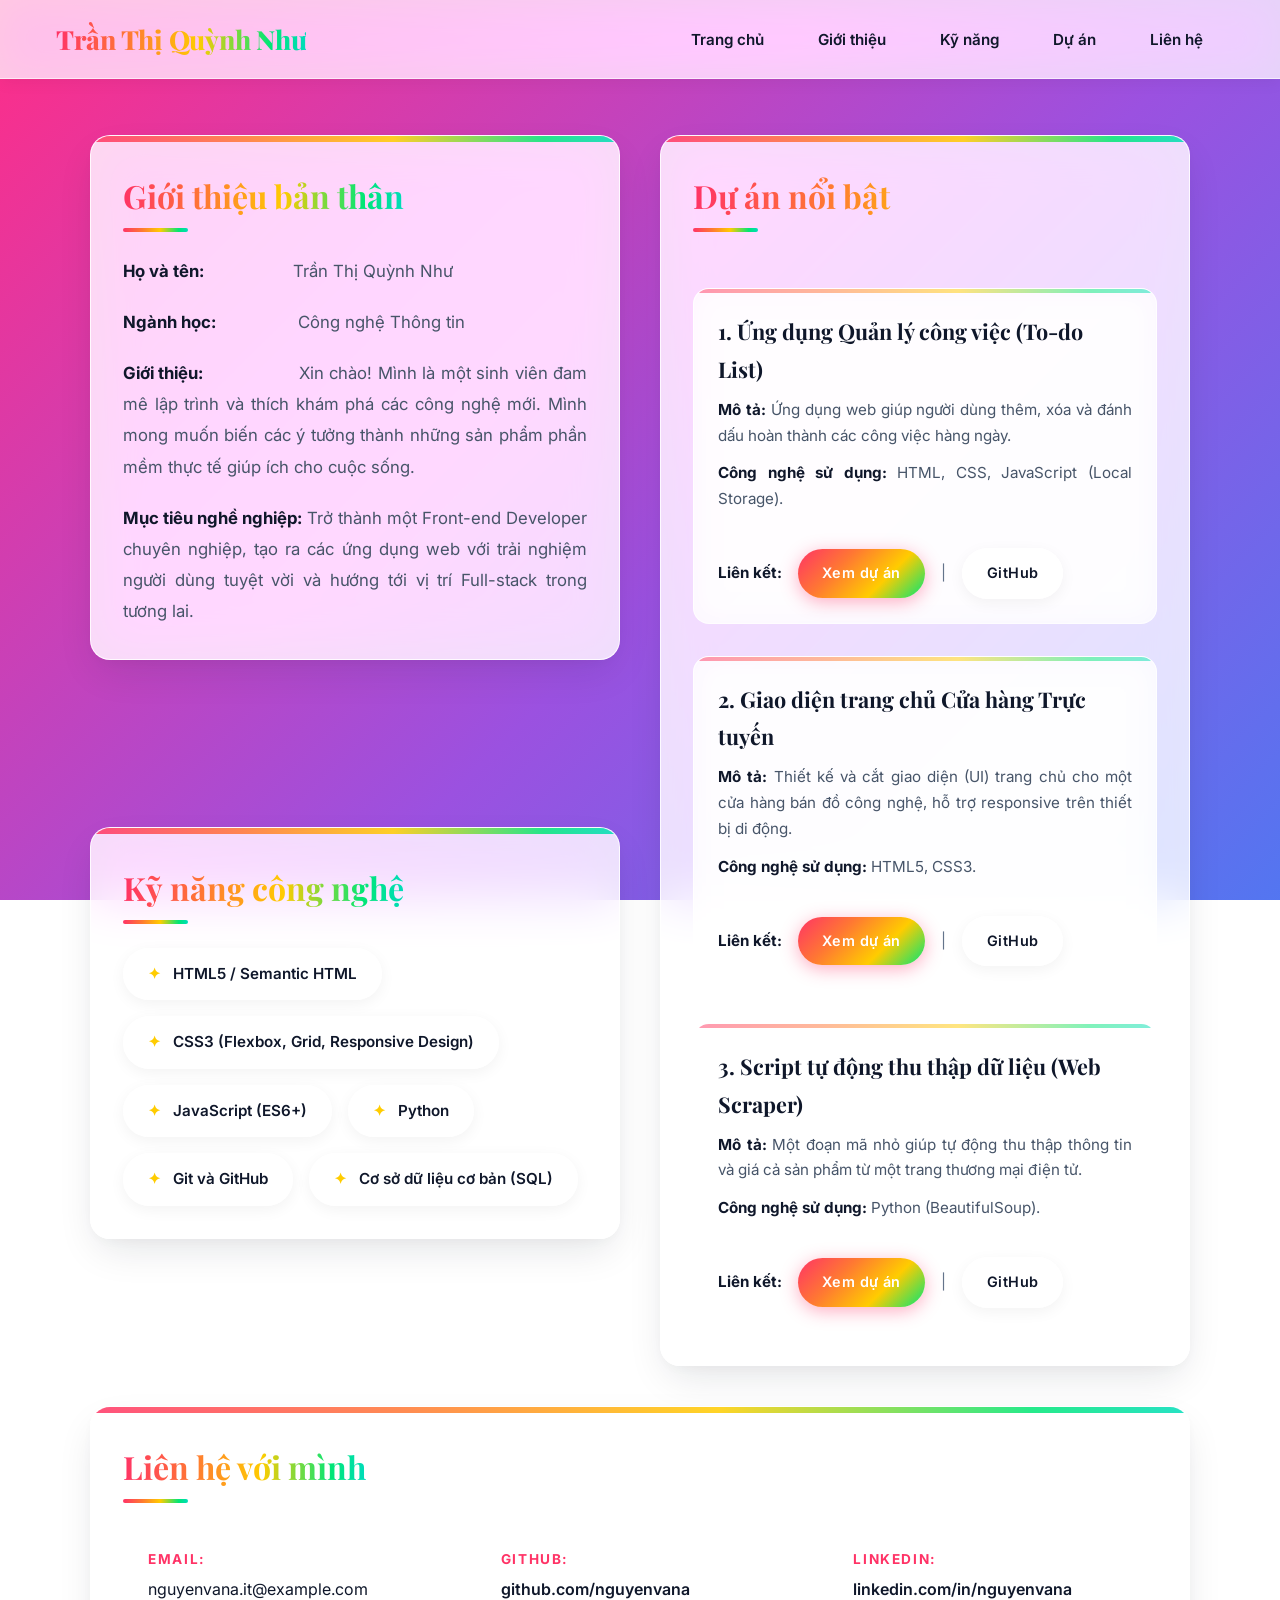
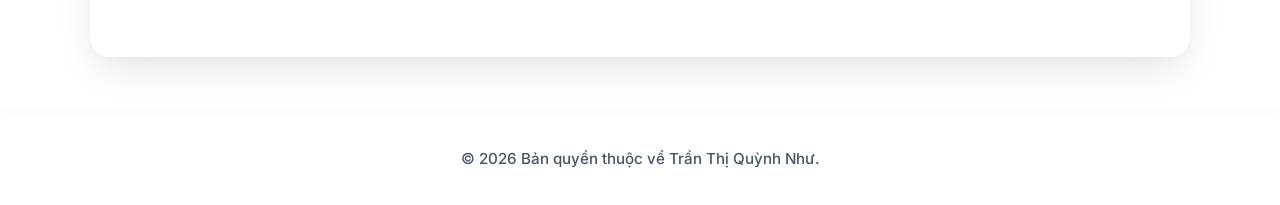
==== index.html @ 206dc23e "them" ====
<!DOCTYPE html>
<html lang="vi">
<head>
    <!-- Khai báo bộ mã ký tự là UTF-8 để hiển thị đúng tiếng Việt -->
    <meta charset="UTF-8">
    <!-- Cấu hình viewport để trang web hiển thị và co giãn tốt trên các thiết bị di động -->
    <meta name="viewport" content="width=device-width, initial-scale=1.0">
    <title>Portfolio Cá Nhân - Sinh viên IT</title>
    <!-- Nhúng font chữ Google Fonts: Playfair Display (Sang trọng) & Inter (Hiện đại) -->
    <link rel="preconnect" href="https://fonts.googleapis.com">
    <link rel="preconnect" href="https://fonts.gstatic.com" crossorigin>
    <link href="https://fonts.googleapis.com/css2?family=Inter:wght@300;400;500;600;700&family=Playfair+Display:ital,wght@0,600;0,700;0,800;1,400;1,600&display=swap" rel="stylesheet">
    <!-- Liên kết stylesheet CSS tuần 3 -->
    <link rel="stylesheet" href="style.css">
</head>
<body>

    <!-- Header: Chứa phần đầu trang, thường bao gồm logo, tiêu đề và thanh điều hướng chính -->
    <header id="trang-chu">
        <h1>Trần Thị Quỳnh Như</h1>
        
        <!-- Nút Hamburger Menu (Hiển thị trên Mobile < 768px) -->
        <input type="checkbox" id="menu-toggle" class="menu-checkbox" aria-label="Mở menu điều hướng">
        <label for="menu-toggle" class="hamburger-btn" aria-label="Menu">
            <span class="bar"></span>
            <span class="bar"></span>
            <span class="bar"></span>
        </label>

        <!-- Nav: Chứa các liên kết điều hướng chính -->
        <nav class="nav-menu">
            <ul>
                <!-- Thuộc tính href="#id" giúp cuộn trang tới đúng phần tử có id tương ứng -->
                <li><a href="#trang-chu">Trang chủ</a></li>
                <li><a href="#gioi-thieu">Giới thiệu</a></li>
                <li><a href="#ky-nang">Kỹ năng</a></li>
                <li><a href="#du-an">Dự án</a></li>
                <li><a href="#lien-he">Liên hệ</a></li>
            </ul>
        </nav>
    </header>

    <!-- Main: Chứa toàn bộ nội dung chính, cốt lõi và độc nhất của trang web -->
    <main>

        <!-- Section: Đại diện cho một khu vực nội dung hoặc một chủ đề cụ thể trong trang -->
        <section id="gioi-thieu">
            <h2>Giới thiệu bản thân</h2>
            <p><strong>Họ và tên:</strong>Trần Thị Quỳnh Như</p>
            <p><strong>Ngành học:</strong> Công nghệ Thông tin</p>
            <p><strong>Giới thiệu:</strong> Xin chào! Mình là một sinh viên đam mê lập trình và thích khám phá các công nghệ mới. Mình mong muốn biến các ý tưởng thành những sản phẩm phần mềm thực tế giúp ích cho cuộc sống.</p>
            <p><strong>Mục tiêu nghề nghiệp:</strong> Trở thành một Front-end Developer chuyên nghiệp, tạo ra các ứng dụng web với trải nghiệm người dùng tuyệt vời và hướng tới vị trí Full-stack trong tương lai.</p>
        </section>

        <!-- Section: Khu vực hiển thị danh sách kỹ năng -->
        <section id="ky-nang">
            <h2>Kỹ năng công nghệ</h2>
            <ul>
                <li>HTML5 / Semantic HTML</li>
                <li>CSS3 (Flexbox, Grid, Responsive Design)</li>
                <li>JavaScript (ES6+)</li>
                <li>Python</li>
                <li>Git và GitHub</li>
                <li>Cơ sở dữ liệu cơ bản (SQL)</li>
            </ul>
        </section>

        <!-- Section: Khu vực trưng bày các dự án đã thực hiện -->
        <section id="du-an">
            <h2>Dự án nổi bật</h2>
            
            <!-- Article: Sử dụng cho một khối nội dung độc lập, tự mang ý nghĩa hoàn chỉnh. 
                 Ở đây mỗi dự án là một article riêng biệt. -->
            <article>
                <h3>1. Ứng dụng Quản lý công việc (To-do List)</h3>
                <p><strong>Mô tả:</strong> Ứng dụng web giúp người dùng thêm, xóa và đánh dấu hoàn thành các công việc hàng ngày.</p>
                <p><strong>Công nghệ sử dụng:</strong> HTML, CSS, JavaScript (Local Storage).</p>
                <p><strong>Liên kết:</strong> <a href="#">Xem dự án</a> | <a href="#">GitHub</a></p>
            </article>

            <article>
                <h3>2. Giao diện trang chủ Cửa hàng Trực tuyến</h3>
                <p><strong>Mô tả:</strong> Thiết kế và cắt giao diện (UI) trang chủ cho một cửa hàng bán đồ công nghệ, hỗ trợ responsive trên thiết bị di động.</p>
                <p><strong>Công nghệ sử dụng:</strong> HTML5, CSS3.</p>
                <p><strong>Liên kết:</strong> <a href="#">Xem dự án</a> | <a href="#">GitHub</a></p>
            </article>

            <article>
                <h3>3. Script tự động thu thập dữ liệu (Web Scraper)</h3>
                <p><strong>Mô tả:</strong> Một đoạn mã nhỏ giúp tự động thu thập thông tin và giá cả sản phẩm từ một trang thương mại điện tử.</p>
                <p><strong>Công nghệ sử dụng:</strong> Python (BeautifulSoup).</p>
                <p><strong>Liên kết:</strong> <a href="#">Xem dự án</a> | <a href="#">GitHub</a></p>
            </article>
        </section>

        <!-- Section: Khu vực chứa thông tin liên lạc -->
        <section id="lien-he">
            <h2>Liên hệ với mình</h2>
            <ul>
                <li><strong>Email:</strong> nguyenvana.it@example.com</li>
                <li><strong>GitHub:</strong> <a href="#">github.com/nguyenvana</a></li>
                <li><strong>LinkedIn:</strong> <a href="#">linkedin.com/in/nguyenvana</a></li>
            </ul>
        </section>

    </main>

    <!-- Footer: Chứa các thông tin cuối trang như bản quyền, tác giả, năm hiện tại -->
    <footer>
        <p>&copy; 2026 Bản quyền thuộc về Trần Thị Quỳnh Như.</p>
    </footer>

    <!-- Script tự động đóng mobile menu khi click vào một link điều hướng -->
    <script>
        const menuToggle = document.getElementById('menu-toggle');
        const navLinks = document.querySelectorAll('.nav-menu a');
        navLinks.forEach(link => {
            link.addEventListener('click', () => {
                if (menuToggle) menuToggle.checked = false;
            });
        });
    </script>

</body>
</html>
---- style.css ----
/* ==========================================================================
   PORTFOLIO WEBSITE - DESIGN SYSTEM REFACTORED (TUẦN 3)
   Tác giả: Trần Thị Quỳnh Như
   Phương pháp: Design Tokens Architecture (No Hardcoded Values)
   Tiêu chuẩn: Scalable CSS, Token-Driven Styling, Mobile-First & Glassmorphism
   ========================================================================== */

/* --------------------------------------------------------------------------
   1. HỆ THỐNG DESIGN TOKENS CHUẨN MỰC (:ROOT)
   -------------------------------------------------------------------------- */
:root {
    /* [MÀU SẮC CHỦ ĐẠO & ĐIỂM NHẤN] */
    --primary: #ff3366;                 /* Đỏ hồng neon rực rỡ */
    --primary-hover: #ff7733;           /* Cam nhiệt đới tương tác */
    --secondary: #00d2ff;               /* Lam Cyan đại dương tươi mới */
    --secondary-hover: #3b82f6;         /* Chàm ánh dương khi hover */

    /* [MÀU NỀN & BỀ MẶT KÍNH KỸ THUẬT SỐ] */
    --bg-color: #f8fafc;                /* Nền cơ sở dịu mắt */
    --surface-glass: rgba(255, 255, 255, 0.82);       /* Kính mờ thẻ chính */
    --surface-glass-hover: rgba(255, 255, 255, 0.95); /* Kính sáng khi tương tác */
    --surface-glass-header: rgba(255, 255, 255, 0.75);/* Kính mờ thanh header */
    --surface-glass-chip: rgba(255, 255, 255, 0.70);  /* Kính mờ thẻ con/pill */
    --border-glass: rgba(255, 255, 255, 0.85);        /* Viền sáng bóng bẩy */
    --border-glass-light: rgba(255, 255, 255, 0.60);  /* Viền mỏng nhẹ */

    /* [3 MỨC ĐỘ XÁM TIÊU CHUẨN] */
    --gray-light: rgba(255, 255, 255, 0.65); /* Xám nhạt: Nền phụ, viền mờ */
    --gray-medium: #64748b;                  /* Xám Slate 500: Chú thích, đường kẻ */
    --gray-dark: #0f172a;                    /* Xám Slate 900: Đen than chì */

    /* [MÀU VĂN BẢN & ĐỘ TƯƠNG PHẢN WCAG AAA] */
    --text-main: #0f172a;               /* Màu chữ chính, sắc nét tối đa */
    --text-muted: #475569;              /* Màu chữ phụ, mô tả chi tiết */
    --text-white: #ffffff;              /* Chữ trắng trên nền màu / nút bấm */

    /* [HỆ THỐNG 7 SẮC CẦU VỒNG - RAINBOW PALETTE] */
    --rainbow-1-red: #ff3366;           /* 1. Đỏ */
    --rainbow-2-orange: #ff7733;        /* 2. Cam */
    --rainbow-3-yellow: #ffcc00;        /* 3. Vàng */
    --rainbow-4-green: #00e676;         /* 4. Lục */
    --rainbow-5-cyan: #00d2ff;          /* 5. Lam */
    --rainbow-6-blue: #3b82f6;          /* 6. Chàm */
    --rainbow-7-purple: #9b51e0;        /* 7. Tím */
    --rainbow-pink: #ff2d87;            /* Hồng chuyển tiếp */

    --rainbow-gradient: linear-gradient(
        135deg,
        var(--rainbow-1-red) 0%,
        var(--rainbow-2-orange) 16.6%,
        var(--rainbow-3-yellow) 33.3%,
        var(--rainbow-4-green) 50%,
        var(--rainbow-5-cyan) 66.6%,
        var(--rainbow-6-blue) 83.3%,
        var(--rainbow-7-purple) 100%
    );

    --rainbow-gradient-horizontal: linear-gradient(
        90deg,
        var(--rainbow-1-red),
        var(--rainbow-2-orange),
        var(--rainbow-3-yellow),
        var(--rainbow-4-green),
        var(--rainbow-5-cyan),
        var(--rainbow-6-blue),
        var(--rainbow-7-purple),
        var(--rainbow-1-red)
    );

    /* [THANG KHOẢNG CÁCH CHUẨN MỰC - SPACING SCALE] */
    --space-2xs: 0.25rem;   /* 4px  - Khoảng cách siêu nhỏ, viền gạch chân */
    --space-xs: 0.375rem;   /* 6px  - Khoảng cách đệm cực nhỏ */
    --space-sm: 0.5rem;     /* 8px  - Khoảng cách giữa các phần tử nhỏ */
    --space-md: 0.75rem;    /* 12px - Padding nút bấm, gap menu */
    --space-base: 1rem;     /* 16px - Khoảng cách cơ sở */
    --space-lg: 1.25rem;    /* 20px - Padding thẻ nhỏ, khoảng cách vừa */
    --space-xl: 1.5rem;     /* 24px - Padding thẻ card con, gap lưới */
    --space-2xl: 2rem;      /* 32px - Padding card chính, margin khu vực */
    --space-3xl: 2.5rem;    /* 40px - Khoảng cách lớn giữa các cột */
    --space-4xl: 3.5rem;    /* 56px - Khoảng cách cực đại header & main */

    /* [HỆ THỐNG BO GÓC - BORDER RADIUS SCALE] */
    --radius-xs: 4px;       /* Bo góc đường line/indicator */
    --radius-sm: 8px;       /* Bo góc nút bấm nhỏ, focus ring */
    --radius-md: 12px;      /* Bo góc hộp icon, card mini */
    --radius-lg: 16px;      /* Bo góc card dự án, contact */
    --radius-xl: 20px;      /* Bo góc section chính */
    --radius-pill: 9999px;  /* Bo tròn viên thuốc tuyệt đối */

    /* [ĐỔ BÓNG & HÀO QUANG ÁNH SÁNG - SHADOWS & AURA] */
    --shadow-sm: 0 4px 15px rgba(0, 0, 0, 0.05);
    --shadow-glass: 0 16px 40px -8px rgba(15, 23, 42, 0.12), 0 4px 16px -2px rgba(0, 0, 0, 0.04);
    --shadow-hover: 0 20px 45px -5px rgba(255, 51, 102, 0.25), 
                    0 10px 25px -3px rgba(0, 210, 255, 0.25), 
                    0 0 20px rgba(255, 204, 0, 0.20);
    --shadow-btn-primary: 0 4px 18px rgba(255, 51, 102, 0.40);
    --shadow-btn-primary-hover: 0 8px 30px rgba(255, 51, 102, 0.60), 0 4px 16px rgba(0, 210, 255, 0.40);

    /* [CHUYỂN ĐỘNG & TYPOGRAPHY] */
    --transition-fast: all 0.25s ease;
    --transition-smooth: all 0.4s cubic-bezier(0.34, 1.56, 0.64, 1);
    --font-heading: 'Playfair Display', Georgia, serif;
    --font-body: 'Inter', -apple-system, BlinkMacSystemFont, 'Segoe UI', Roboto, sans-serif;
}

/* --------------------------------------------------------------------------
   2. RESET CSS & NỀN SÓNG CỰC QUANG (ANIMATED RAINBOW)
   -------------------------------------------------------------------------- */
*, *::before, *::after {
    box-sizing: border-box;
    margin: 0;
    padding: 0;
}

html {
    scroll-behavior: smooth;
    font-size: 16px;
}

body {
    background: linear-gradient(
        -45deg,
        var(--rainbow-1-red),
        var(--rainbow-2-orange),
        var(--rainbow-3-yellow),
        var(--rainbow-4-green),
        var(--rainbow-5-cyan),
        var(--rainbow-6-blue),
        var(--rainbow-7-purple),
        var(--rainbow-pink)
    );
    background-size: 400% 400%;
    animation: rainbowWave 14s ease-in-out infinite alternate;
    background-attachment: fixed;
    color: var(--text-main);
    font-family: var(--font-body);
    line-height: 1.75;
    min-height: 100vh;
    display: flex;
    flex-direction: column;
    -webkit-font-smoothing: antialiased;
    overflow-x: hidden;
}

/* Căn lề đều 2 biên (Justify) cho văn bản đoạn văn */
p {
    text-align: justify;
    text-justify: inter-word;
}

/* Keyframes chuyển màu chuyển động */
@keyframes rainbowWave {
    0%   { background-position: 0% 50%; }
    50%  { background-position: 100% 50%; }
    100% { background-position: 50% 100%; }
}

@keyframes rainbowFlowText {
    0%   { background-position: 0% 50%; }
    100% { background-position: 200% 50%; }
}

/* Accessibility Focus Ring theo token chuẩn */
a:focus-visible, 
button:focus-visible {
    outline: 3px solid var(--secondary);
    outline-offset: 3px;
    border-radius: var(--radius-sm);
}

/* --------------------------------------------------------------------------
   3. HEADER & THANH ĐIỀU HƯỚNG KÍNH MỜ
   -------------------------------------------------------------------------- */
header#trang-chu {
    position: sticky;
    top: 0;
    z-index: 1000;
    background: var(--surface-glass-header);
    backdrop-filter: blur(20px) saturate(180%);
    -webkit-backdrop-filter: blur(20px) saturate(180%);
    border-bottom: 1.5px solid var(--border-glass-light);
    padding: var(--space-base) var(--space-4xl);
    display: flex;
    justify-content: space-between;
    align-items: center;
    box-shadow: var(--shadow-sm);
    transition: var(--transition-smooth);
}

header#trang-chu:hover {
    background: var(--surface-glass-hover);
    box-shadow: var(--shadow-hover);
}

/* Logo cá nhân */
header#trang-chu h1 {
    font-size: 1.65rem;
    font-family: var(--font-heading);
    font-weight: 800;
    letter-spacing: -0.01em;
    background: var(--rainbow-gradient-horizontal);
    background-size: 200% auto;
    -webkit-background-clip: text;
    -webkit-text-fill-color: transparent;
    animation: rainbowFlowText 5s linear infinite;
    cursor: pointer;
    transition: var(--transition-smooth);
}

header#trang-chu h1:hover {
    transform: scale(1.05);
    filter: drop-shadow(0 4px 12px rgba(255, 51, 102, 0.40));
}

/* Ẩn checkbox và nút Hamburger Menu trên màn hình lớn Desktop */
.menu-checkbox {
    display: none;
}

.hamburger-btn {
    display: none;
}

/* Menu danh sách liên kết */
header nav ul {
    list-style: none;
    display: flex;
    gap: var(--space-md);
    align-items: center;
}

header nav ul li a {
    text-decoration: none;
    color: var(--text-main);
    font-weight: 600;
    font-size: 0.95rem;
    padding: var(--space-sm) var(--space-lg);
    border-radius: var(--radius-pill);
    transition: var(--transition-smooth);
    background: transparent;
    border: 1px solid transparent;
}

header nav ul li a:hover {
    color: var(--text-white);
    background: var(--rainbow-gradient);
    background-size: 200% 200%;
    animation: rainbowWave 3s ease infinite;
    transform: translateY(calc(var(--space-2xs) * -1));
    box-shadow: var(--shadow-btn-primary);
    border-color: var(--border-glass);
}

/* --------------------------------------------------------------------------
   4. BỐ CỤC NỘI DUNG CHÍNH (MAIN & GLASS SECTIONS)
   Bố cục 2 Cột trên Desktop (>= 768px)
   -------------------------------------------------------------------------- */
main {
    flex: 1;
    width: 100%;
    max-width: 1140px;
    margin: var(--space-4xl) auto;
    padding: 0 var(--space-lg);
    display: grid;
    grid-template-columns: 1fr 1fr;
    gap: var(--space-3xl);
    align-items: start;
}

/* Bố trí 2 cột trên màn hình Desktop */
#gioi-thieu { grid-column: 1 / 2; }
#ky-nang    { grid-column: 1 / 2; }
#du-an      { grid-column: 2 / 3; grid-row: 1 / 3; }
#lien-he    { grid-column: 1 / -1; }

/* Khối Card kính mờ */
section, .portfolio-card {
    background: var(--surface-glass);
    backdrop-filter: blur(25px) saturate(190%);
    -webkit-backdrop-filter: blur(25px) saturate(190%);
    border: 1.5px solid var(--border-glass);
    border-radius: var(--radius-xl);
    padding: var(--space-2xl);
    box-shadow: var(--shadow-glass);
    position: relative;
    overflow: hidden;
    transition: var(--transition-smooth);
}

/* Đường line gradient đỉnh thẻ */
section::before {
    content: "";
    position: absolute;
    top: 0;
    left: 0;
    width: 100%;
    height: var(--space-xs);
    background: var(--rainbow-gradient-horizontal);
    background-size: 200% auto;
    animation: rainbowFlowText 6s linear infinite;
    opacity: 0.85;
    transition: var(--transition-smooth);
}

section:hover,
.portfolio-card:hover {
    transform: translateY(calc(var(--space-sm) * -1)) scale(1.01);
    background: var(--surface-glass-hover);
    box-shadow: var(--shadow-hover);
    border-color: var(--text-white);
}

section:hover::before {
    height: var(--space-sm);
    opacity: 1;
}

/* Tiêu đề Section (H2) */
section h2 {
    font-size: 2rem;
    font-family: var(--font-heading);
    font-weight: 700;
    margin-bottom: var(--space-2xl);
    position: relative;
    display: inline-block;
    background: var(--rainbow-gradient-horizontal);
    background-size: 200% auto;
    -webkit-background-clip: text;
    -webkit-text-fill-color: transparent;
    animation: rainbowFlowText 7s linear infinite;
    transition: var(--transition-smooth);
}

section h2:hover {
    transform: scale(1.03);
    filter: drop-shadow(0 2px 8px rgba(255, 51, 102, 0.30));
}

section h2::after {
    content: "";
    position: absolute;
    bottom: calc(var(--space-sm) * -1);
    left: 0;
    width: 65px;
    height: var(--space-2xs);
    background: var(--rainbow-gradient-horizontal);
    background-size: 200% auto;
    border-radius: var(--radius-xs);
    animation: rainbowFlowText 4s linear infinite;
    transition: width 0.3s ease;
}

section:hover h2::after {
    width: 110px;
}

/* --------------------------------------------------------------------------
   5. PHẦN GIỚI THIỆU BẢN THÂN (#GIOI-THIEU)
   -------------------------------------------------------------------------- */
#gioi-thieu p {
    font-size: 1.05rem;
    color: var(--text-muted);
    margin-bottom: var(--space-lg);
    line-height: 1.85;
    text-align: justify;
    text-justify: inter-word;
    transition: var(--transition-smooth);
}

#gioi-thieu p:last-child {
    margin-bottom: 0;
}

#gioi-thieu p strong {
    color: var(--text-main);
    font-weight: 700;
    display: inline-block;
    min-width: 170px;
    transition: color 0.3s ease;
}

#gioi-thieu p:hover strong {
    color: var(--primary);
}

/* --------------------------------------------------------------------------
   6. PHẦN KỸ NĂNG CÔNG NGHỆ (#KY-NANG)
   -------------------------------------------------------------------------- */
#ky-nang ul {
    list-style: none;
    display: flex;
    flex-wrap: wrap;
    gap: var(--space-base);
}

#ky-nang ul li {
    background: var(--surface-glass-chip);
    backdrop-filter: blur(10px);
    color: var(--text-main);
    font-size: 0.95rem;
    font-weight: 600;
    padding: var(--space-md) var(--space-xl);
    border-radius: var(--radius-pill);
    border: 1.5px solid var(--border-glass);
    display: inline-flex;
    align-items: center;
    gap: var(--space-md);
    box-shadow: var(--shadow-sm);
    transition: var(--transition-smooth);
    cursor: pointer;
}

#ky-nang ul li::before {
    content: "✦";
    color: var(--rainbow-3-yellow);
    font-size: 0.95rem;
    transition: transform 0.4s ease, color 0.3s ease;
}

#ky-nang ul li:hover {
    background: var(--rainbow-gradient);
    background-size: 300% 300%;
    animation: rainbowWave 3s ease infinite;
    color: var(--text-white);
    border-color: var(--border-glass);
    transform: translateY(calc(var(--space-xs) * -1)) scale(1.08);
    box-shadow: var(--shadow-hover);
}

#ky-nang ul li:hover::before {
    transform: rotate(180deg) scale(1.4);
    color: var(--text-white);
}

/* --------------------------------------------------------------------------
   7. PHẦN DỰ ÁN NỔI BẬT (#DU-AN)
   -------------------------------------------------------------------------- */
#du-an {
    display: grid;
    grid-template-columns: 1fr;
    gap: var(--space-2xl);
}

#du-an h2 {
    grid-column: 1 / -1;
}

#du-an article {
    background: var(--surface-glass-chip);
    backdrop-filter: blur(15px);
    border: 1.5px solid var(--border-glass);
    border-radius: var(--radius-lg);
    padding: var(--space-xl);
    display: flex;
    flex-direction: column;
    transition: var(--transition-smooth);
    position: relative;
    overflow: hidden;
}

#du-an article::after {
    content: "";
    position: absolute;
    top: 0;
    left: 0;
    width: 100%;
    height: var(--space-2xs);
    background: var(--rainbow-gradient-horizontal);
    background-size: 200% auto;
    animation: rainbowFlowText 4s linear infinite;
    opacity: 0.50;
    transition: opacity 0.3s ease, height 0.3s ease;
}

#du-an article:hover {
    background: var(--surface-glass-hover);
    border-color: var(--text-white);
    transform: translateY(calc(var(--space-sm) * -1)) scale(1.02);
    box-shadow: var(--shadow-hover);
}

#du-an article:hover::after {
    opacity: 1;
    height: var(--space-xs);
}

#du-an article h3 {
    font-size: 1.35rem;
    font-family: var(--font-heading);
    font-weight: 700;
    color: var(--text-main);
    margin-bottom: var(--space-sm);
    transition: color 0.3s ease;
}

#du-an article:hover h3 {
    color: var(--primary);
}

#du-an article p {
    color: var(--text-muted);
    font-size: 0.95rem;
    margin-bottom: var(--space-md);
    line-height: 1.7;
    text-align: justify;
    text-justify: inter-word;
}

#du-an article p strong {
    color: var(--text-main);
}

/* Cụm liên kết hành động dự án */
#du-an article p:last-child {
    margin-top: auto;
    padding-top: var(--space-xl);
    margin-bottom: 0;
    display: flex;
    align-items: center;
    gap: var(--space-base);
    flex-wrap: wrap;
    color: var(--gray-medium);
}

/* Nút bấm (Buttons) */
.btn-primary,
#du-an article a {
    text-decoration: none;
    display: inline-flex;
    align-items: center;
    justify-content: center;
    font-weight: 600;
    font-size: 0.9rem;
    letter-spacing: 0.03em;
    cursor: pointer;
    border-radius: var(--radius-pill);
    padding: var(--space-md) var(--space-xl);
    transition: var(--transition-smooth);
}

/* Nút CTA chính "Xem dự án" */
.btn-primary,
#du-an article a:first-of-type {
    background: var(--rainbow-gradient);
    background-size: 200% 200%;
    color: var(--text-white);
    border: none;
    box-shadow: var(--shadow-btn-primary);
}

#du-an article a:first-of-type:hover,
.btn-primary:hover {
    background-position: 100% 100%;
    transform: translateY(calc(var(--space-2xs) * -1)) scale(1.06);
    box-shadow: var(--shadow-btn-primary-hover);
}

/* Nút phụ GitHub */
#du-an article a:last-of-type {
    background: var(--surface-glass-hover);
    color: var(--text-main);
    border: 1.5px solid var(--border-glass);
    box-shadow: var(--shadow-sm);
}

#du-an article a:last-of-type:hover {
    background: var(--text-main);
    color: var(--text-white);
    border-color: var(--rainbow-3-yellow);
    transform: translateY(calc(var(--space-2xs) * -1)) scale(1.06);
    box-shadow: var(--shadow-glass);
}

/* --------------------------------------------------------------------------
   8. PHẦN LIÊN HỆ (#LIEN-HE)
   -------------------------------------------------------------------------- */
#lien-he ul {
    list-style: none;
    display: grid;
    grid-template-columns: repeat(auto-fit, minmax(250px, 1fr));
    gap: var(--space-xl);
}

#lien-he ul li {
    background: var(--surface-glass-chip);
    backdrop-filter: blur(12px);
    border: 1.5px solid var(--border-glass);
    border-radius: var(--radius-lg);
    padding: var(--space-lg) var(--space-xl);
    display: flex;
    flex-direction: column;
    gap: var(--space-2xs);
    transition: var(--transition-smooth);
}

#lien-he ul li:hover {
    background: var(--surface-glass-hover);
    transform: translateY(calc(var(--space-xs) * -1));
    box-shadow: var(--shadow-hover);
    border-color: var(--rainbow-2-orange);
}

#lien-he ul li strong {
    color: var(--primary);
    font-size: 0.85rem;
    text-transform: uppercase;
    letter-spacing: 0.12em;
    font-weight: 700;
    transition: color 0.3s ease;
}

#lien-he ul li:hover strong {
    color: var(--secondary-hover);
}

#lien-he ul li a {
    color: var(--text-main);
    text-decoration: none;
    font-weight: 600;
    transition: color 0.25s ease;
    word-break: break-all;
}

#lien-he ul li a:hover {
    color: var(--primary);
    text-decoration: underline;
}

/* --------------------------------------------------------------------------
   9. CHÂN TRANG (FOOTER)
   -------------------------------------------------------------------------- */
footer {
    background: var(--surface-glass);
    backdrop-filter: blur(20px);
    -webkit-backdrop-filter: blur(20px);
    border-top: 1.5px solid var(--border-glass-light);
    padding: var(--space-2xl) var(--space-base);
    text-align: center;
    margin-top: auto;
    box-shadow: var(--shadow-sm);
}

footer p {
    color: var(--text-muted);
    font-size: 0.95rem;
    font-weight: 500;
    text-align: center;
}

/* --------------------------------------------------------------------------
   10. RESPONSIVE DESIGN (MEDIA QUERIES)
   Bố cục 2 Cột Desktop -> 1 Cột Mobile (<768px)
   -------------------------------------------------------------------------- */
@media (min-width: 960px) {
    #du-an {
        grid-template-columns: 1fr;
    }
}

/* MOBILE BREAKPOINT: DƯỚI 768PX */
@media (max-width: 768px) {
    /* [1] Thu gọn main từ 2 cột về 1 cột duy nhất */
    main {
        grid-template-columns: 1fr;
        gap: var(--space-2xl);
        margin: var(--space-2xl) auto;
        padding: 0 var(--space-lg);
    }

    #gioi-thieu,
    #ky-nang,
    #du-an,
    #lien-he {
        grid-column: 1 / -1;
        grid-row: auto;
    }

    #du-an {
        grid-template-columns: 1fr;
    }

    #lien-he ul {
        grid-template-columns: 1fr;
    }

    /* [2] THANH HEADER VÀ NÚT HAMBURGER MENU TRÊN MOBILE */
    header#trang-chu {
        flex-direction: row;
        justify-content: space-between;
        align-items: center;
        padding: var(--space-base) var(--space-lg);
        position: sticky;
        top: 0;
        z-index: 1000;
    }

    header#trang-chu h1 {
        font-size: 1.35rem;
    }

    /* Hiển thị nút Hamburger (3 gạch) */
    .hamburger-btn {
        display: flex;
        flex-direction: column;
        justify-content: space-between;
        width: 30px;
        height: 22px;
        cursor: pointer;
        z-index: 1002;
        background: transparent;
        border: none;
    }

    .hamburger-btn .bar {
        display: block;
        width: 100%;
        height: 3px;
        background-color: var(--text-main);
        border-radius: var(--radius-xs);
        transition: var(--transition-smooth);
    }

    /* HIỆU ỨNG BIẾN ĐỔI: 3 gạch chuyển thành dấu X khi mở menu */
    .menu-checkbox:checked ~ .hamburger-btn .bar:nth-child(1) {
        transform: translateY(9.5px) rotate(45deg);
        background-color: var(--primary);
    }

    .menu-checkbox:checked ~ .hamburger-btn .bar:nth-child(2) {
        opacity: 0;
        transform: translateX(-12px);
    }

    .menu-checkbox:checked ~ .hamburger-btn .bar:nth-child(3) {
        transform: translateY(-9.5px) rotate(-45deg);
        background-color: var(--primary);
    }

    /* MENU TRƯỢT KÍNH MỜ XUỐNG KHI CHECKED */
    .nav-menu {
        position: absolute;
        top: 100%;
        left: 0;
        width: 100%;
        background: var(--surface-glass-hover);
        backdrop-filter: blur(25px) saturate(190%);
        -webkit-backdrop-filter: blur(25px) saturate(190%);
        border-bottom: 1.5px solid var(--border-glass);
        box-shadow: 0 16px 36px rgba(0, 0, 0, 0.15), 0 0 20px rgba(255, 51, 102, 0.20);
        max-height: 0;
        opacity: 0;
        pointer-events: none;
        overflow: hidden;
        transition: all 0.4s cubic-bezier(0.4, 0, 0.2, 1);
        padding: 0 var(--space-lg);
    }

    /* Mở rộng menu khi checkbox checked */
    .menu-checkbox:checked ~ .nav-menu {
        max-height: 420px;
        opacity: 1;
        pointer-events: auto;
        padding: var(--space-base) var(--space-lg) var(--space-xl);
    }

    .nav-menu ul {
        flex-direction: column;
        width: 100%;
        gap: var(--space-sm);
        padding: 0;
    }

    .nav-menu ul li {
        width: 100%;
    }

    .nav-menu ul li a {
        display: block;
        width: 100%;
        text-align: center;
        font-size: 1rem;
        padding: var(--space-md) var(--space-base);
        border-radius: var(--radius-md);
        background: rgba(255, 255, 255, 0.60);
        border: 1px solid rgba(255, 255, 255, 0.50);
        transition: var(--transition-fast);
    }

    .nav-menu ul li a:hover {
        background: var(--rainbow-gradient);
        color: var(--text-white);
        border-color: transparent;
        transform: scale(1.02);
    }

    /* [3] Thẻ section thu hẹp padding */
    section, .portfolio-card {
        padding: var(--space-2xl) var(--space-lg);
        border-radius: var(--radius-lg);
    }

    #gioi-thieu p strong {
        display: block;
        min-width: 100%;
        margin-bottom: var(--space-2xs);
    }

    /* [4] Nút bấm dự án co dãn 100% chạm cảm ứng */
    #du-an article p:last-child {
        flex-direction: column;
        align-items: stretch;
    }

    .btn-primary,
    #du-an article a {
        width: 100%;
        text-align: center;
    }
}
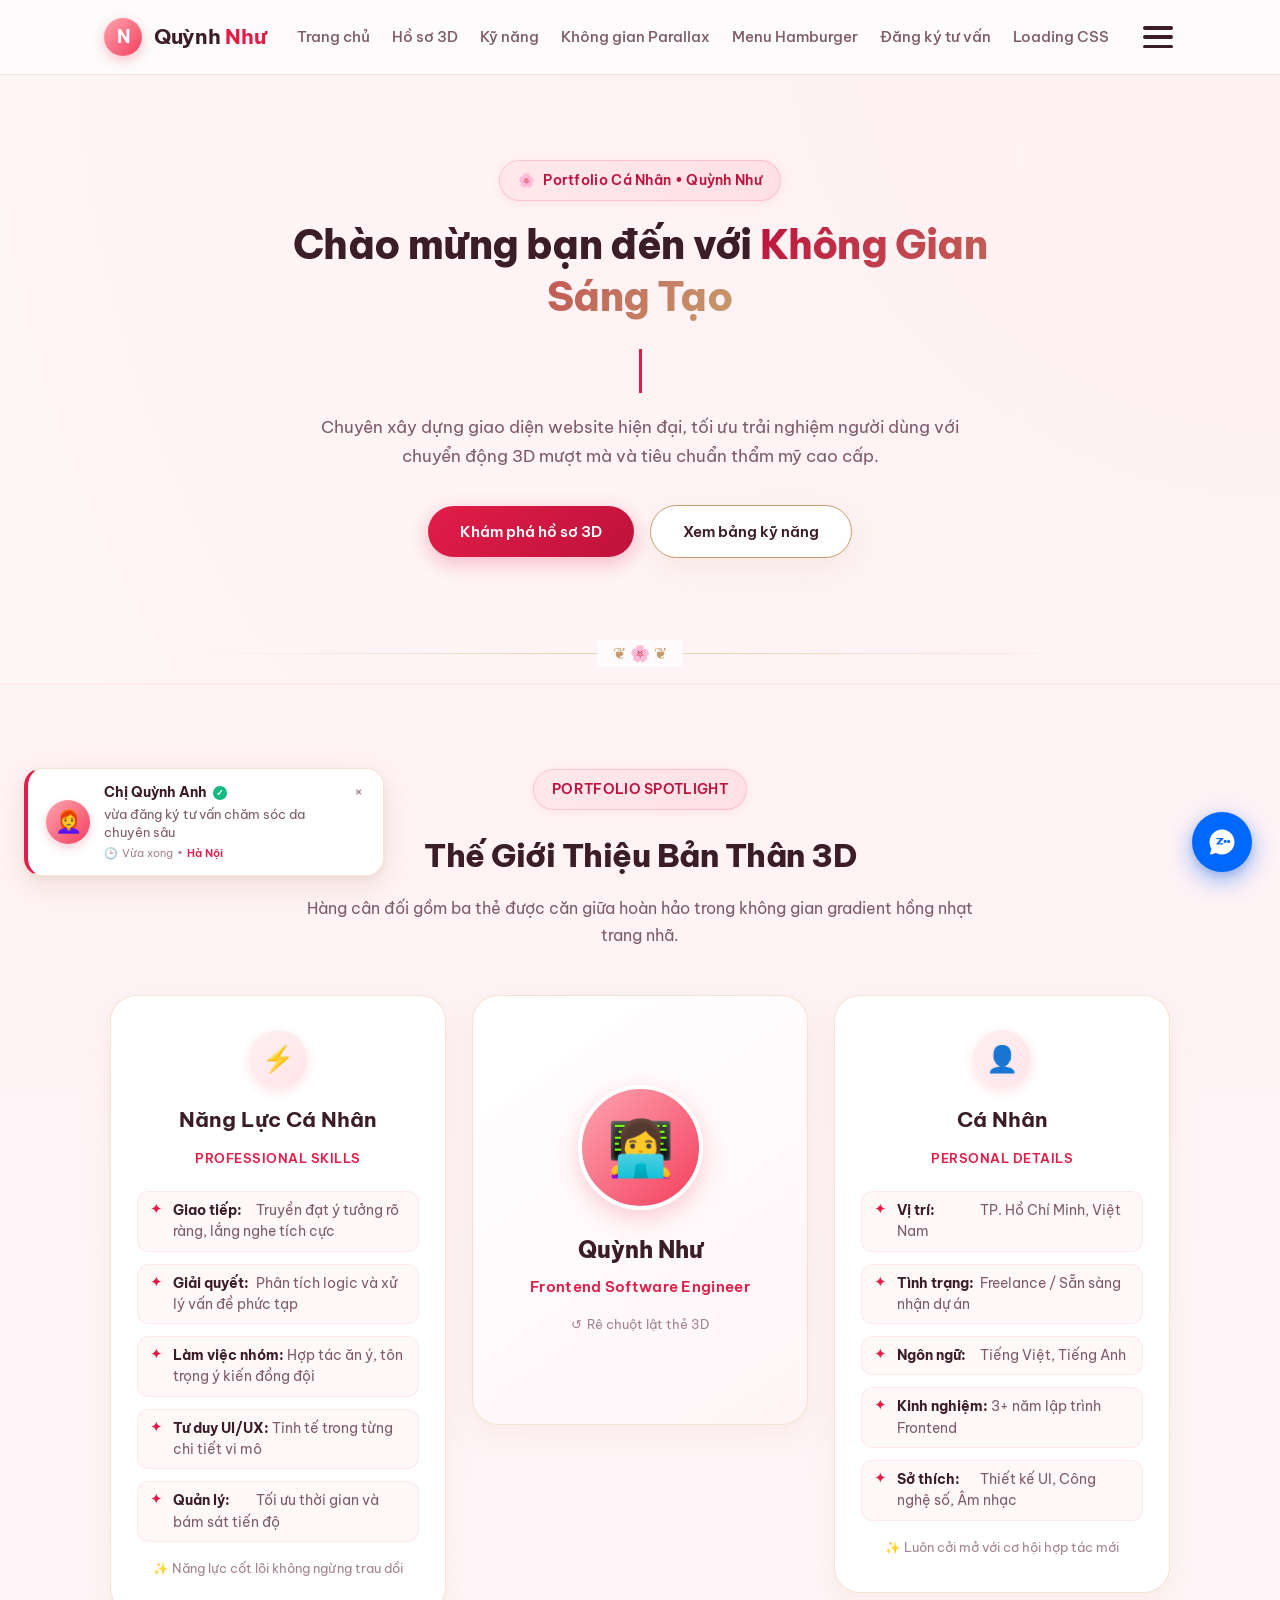
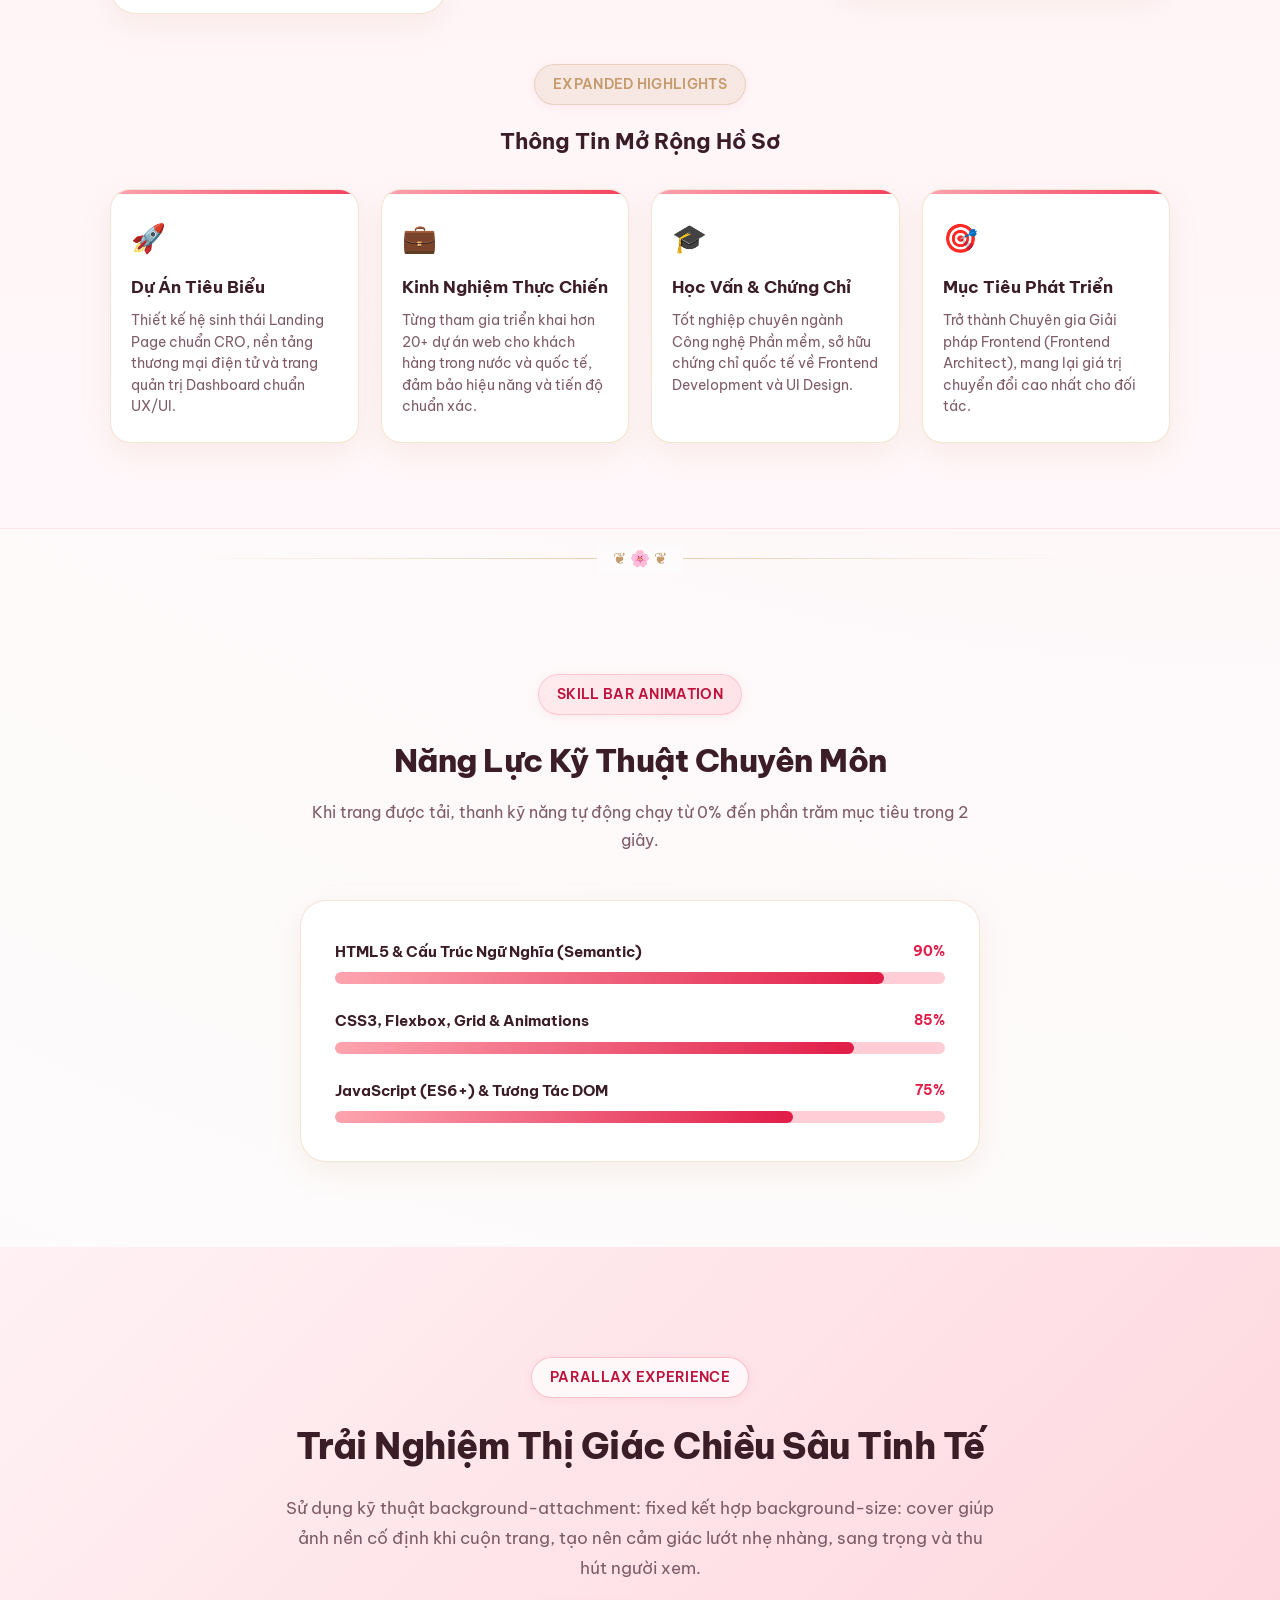
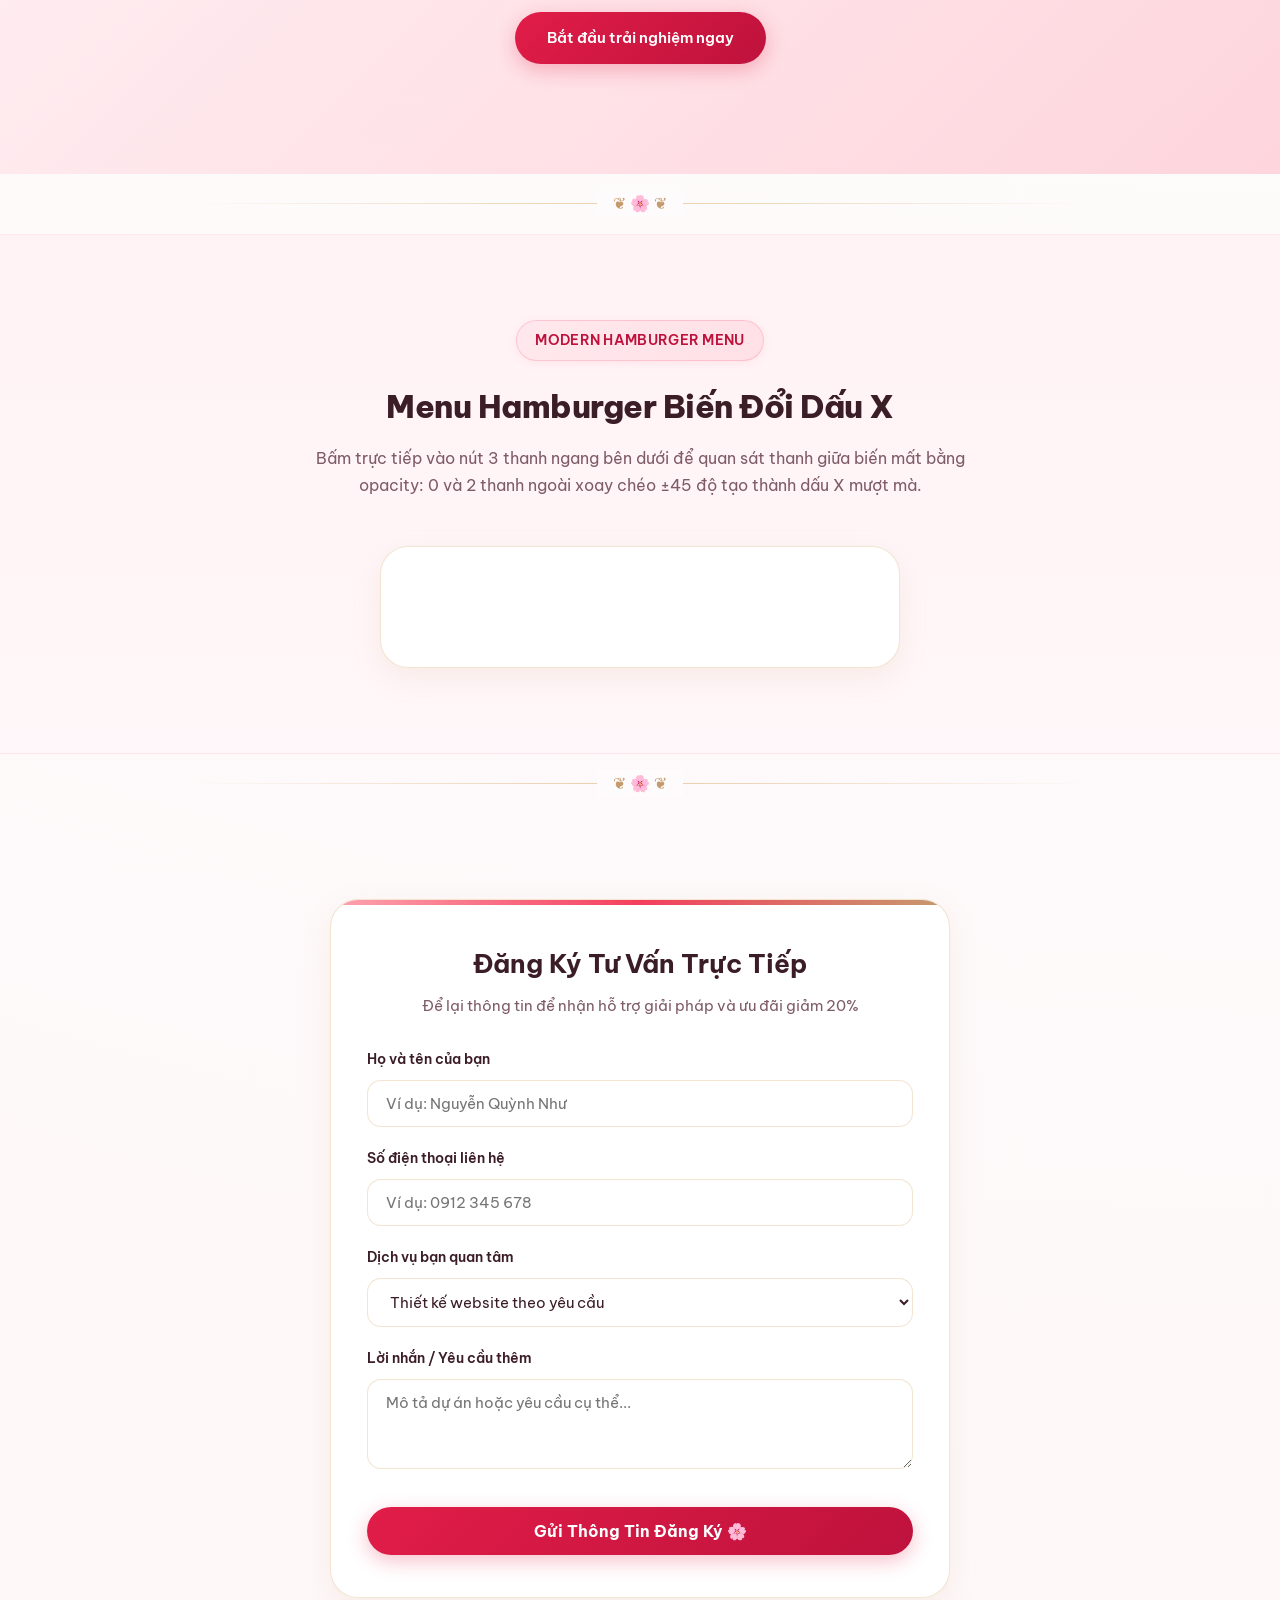
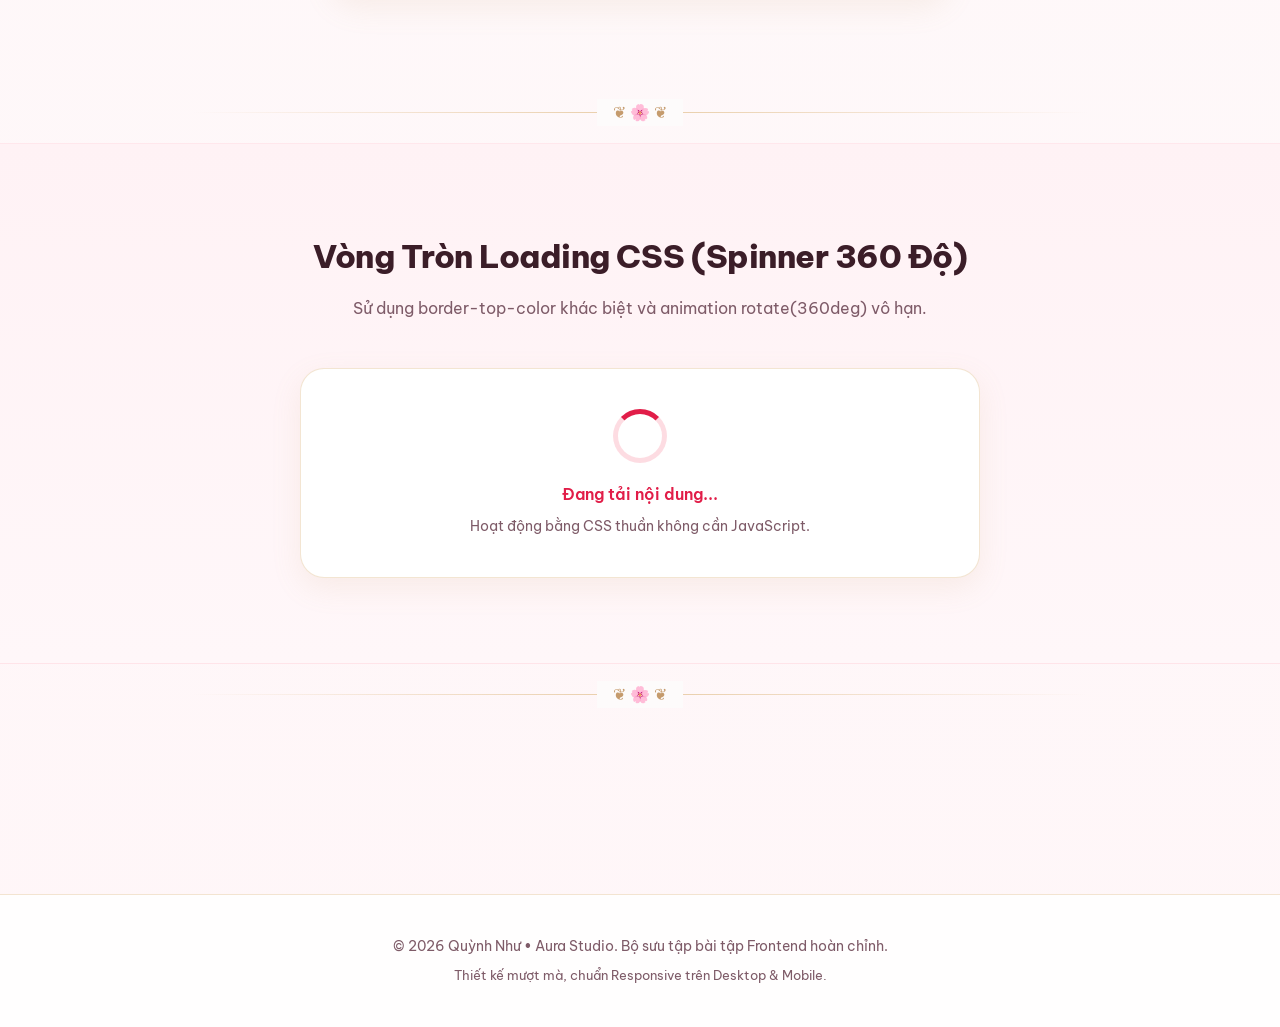
==== commit 3632fbfe: "Add files via upload" ====
--- a/index.html
+++ b/index.html
@@ -1,125 +1,604 @@
-<!DOCTYPE html>
-<html lang="vi">
-<head>
-    <!-- Khai báo bộ mã ký tự là UTF-8 để hiển thị đúng tiếng Việt -->
-    <meta charset="UTF-8">
-    <!-- Cấu hình viewport để trang web hiển thị và co giãn tốt trên các thiết bị di động -->
-    <meta name="viewport" content="width=device-width, initial-scale=1.0">
-    <title>Portfolio Cá Nhân - Sinh viên IT</title>
-    <!-- Nhúng font chữ Google Fonts: Playfair Display (Sang trọng) & Inter (Hiện đại) -->
-    <link rel="preconnect" href="https://fonts.googleapis.com">
-    <link rel="preconnect" href="https://fonts.gstatic.com" crossorigin>
-    <link href="https://fonts.googleapis.com/css2?family=Inter:wght@300;400;500;600;700&family=Playfair+Display:ital,wght@0,600;0,700;0,800;1,400;1,600&display=swap" rel="stylesheet">
-    <!-- Liên kết stylesheet CSS tuần 3 -->
-    <link rel="stylesheet" href="style.css">
-</head>
-<body>
-
-    <!-- Header: Chứa phần đầu trang, thường bao gồm logo, tiêu đề và thanh điều hướng chính -->
-    <header id="trang-chu">
-        <h1>Trần Thị Quỳnh Như</h1>
-        
-        <!-- Nút Hamburger Menu (Hiển thị trên Mobile < 768px) -->
-        <input type="checkbox" id="menu-toggle" class="menu-checkbox" aria-label="Mở menu điều hướng">
-        <label for="menu-toggle" class="hamburger-btn" aria-label="Menu">
-            <span class="bar"></span>
-            <span class="bar"></span>
-            <span class="bar"></span>
-        </label>
-
-        <!-- Nav: Chứa các liên kết điều hướng chính -->
-        <nav class="nav-menu">
-            <ul>
-                <!-- Thuộc tính href="#id" giúp cuộn trang tới đúng phần tử có id tương ứng -->
-                <li><a href="#trang-chu">Trang chủ</a></li>
-                <li><a href="#gioi-thieu">Giới thiệu</a></li>
-                <li><a href="#ky-nang">Kỹ năng</a></li>
-                <li><a href="#du-an">Dự án</a></li>
-                <li><a href="#lien-he">Liên hệ</a></li>
-            </ul>
-        </nav>
-    </header>
-
-    <!-- Main: Chứa toàn bộ nội dung chính, cốt lõi và độc nhất của trang web -->
-    <main>
-
-        <!-- Section: Đại diện cho một khu vực nội dung hoặc một chủ đề cụ thể trong trang -->
-        <section id="gioi-thieu">
-            <h2>Giới thiệu bản thân</h2>
-            <p><strong>Họ và tên:</strong>Trần Thị Quỳnh Như</p>
-            <p><strong>Ngành học:</strong> Công nghệ Thông tin</p>
-            <p><strong>Giới thiệu:</strong> Xin chào! Mình là một sinh viên đam mê lập trình và thích khám phá các công nghệ mới. Mình mong muốn biến các ý tưởng thành những sản phẩm phần mềm thực tế giúp ích cho cuộc sống.</p>
-            <p><strong>Mục tiêu nghề nghiệp:</strong> Trở thành một Front-end Developer chuyên nghiệp, tạo ra các ứng dụng web với trải nghiệm người dùng tuyệt vời và hướng tới vị trí Full-stack trong tương lai.</p>
-        </section>
-
-        <!-- Section: Khu vực hiển thị danh sách kỹ năng -->
-        <section id="ky-nang">
-            <h2>Kỹ năng công nghệ</h2>
-            <ul>
-                <li>HTML5 / Semantic HTML</li>
-                <li>CSS3 (Flexbox, Grid, Responsive Design)</li>
-                <li>JavaScript (ES6+)</li>
-                <li>Python</li>
-                <li>Git và GitHub</li>
-                <li>Cơ sở dữ liệu cơ bản (SQL)</li>
-            </ul>
-        </section>
-
-        <!-- Section: Khu vực trưng bày các dự án đã thực hiện -->
-        <section id="du-an">
-            <h2>Dự án nổi bật</h2>
-            
-            <!-- Article: Sử dụng cho một khối nội dung độc lập, tự mang ý nghĩa hoàn chỉnh. 
-                 Ở đây mỗi dự án là một article riêng biệt. -->
-            <article>
-                <h3>1. Ứng dụng Quản lý công việc (To-do List)</h3>
-                <p><strong>Mô tả:</strong> Ứng dụng web giúp người dùng thêm, xóa và đánh dấu hoàn thành các công việc hàng ngày.</p>
-                <p><strong>Công nghệ sử dụng:</strong> HTML, CSS, JavaScript (Local Storage).</p>
-                <p><strong>Liên kết:</strong> <a href="#">Xem dự án</a> | <a href="#">GitHub</a></p>
-            </article>
-
-            <article>
-                <h3>2. Giao diện trang chủ Cửa hàng Trực tuyến</h3>
-                <p><strong>Mô tả:</strong> Thiết kế và cắt giao diện (UI) trang chủ cho một cửa hàng bán đồ công nghệ, hỗ trợ responsive trên thiết bị di động.</p>
-                <p><strong>Công nghệ sử dụng:</strong> HTML5, CSS3.</p>
-                <p><strong>Liên kết:</strong> <a href="#">Xem dự án</a> | <a href="#">GitHub</a></p>
-            </article>
-
-            <article>
-                <h3>3. Script tự động thu thập dữ liệu (Web Scraper)</h3>
-                <p><strong>Mô tả:</strong> Một đoạn mã nhỏ giúp tự động thu thập thông tin và giá cả sản phẩm từ một trang thương mại điện tử.</p>
-                <p><strong>Công nghệ sử dụng:</strong> Python (BeautifulSoup).</p>
-                <p><strong>Liên kết:</strong> <a href="#">Xem dự án</a> | <a href="#">GitHub</a></p>
-            </article>
-        </section>
-
-        <!-- Section: Khu vực chứa thông tin liên lạc -->
-        <section id="lien-he">
-            <h2>Liên hệ với mình</h2>
-            <ul>
-                <li><strong>Email:</strong> nguyenvana.it@example.com</li>
-                <li><strong>GitHub:</strong> <a href="#">github.com/nguyenvana</a></li>
-                <li><strong>LinkedIn:</strong> <a href="#">linkedin.com/in/nguyenvana</a></li>
-            </ul>
-        </section>
-
-    </main>
-
-    <!-- Footer: Chứa các thông tin cuối trang như bản quyền, tác giả, năm hiện tại -->
-    <footer>
-        <p>&copy; 2026 Bản quyền thuộc về Trần Thị Quỳnh Như.</p>
-    </footer>
-
-    <!-- Script tự động đóng mobile menu khi click vào một link điều hướng -->
-    <script>
-        const menuToggle = document.getElementById('menu-toggle');
-        const navLinks = document.querySelectorAll('.nav-menu a');
-        navLinks.forEach(link => {
-            link.addEventListener('click', () => {
-                if (menuToggle) menuToggle.checked = false;
-            });
-        });
-    </script>
-
-</body>
-</html>+<!DOCTYPE html>
+<html lang="vi">
+<head>
+  <meta charset="UTF-8">
+  <meta name="viewport" content="width=device-width, initial-scale=1.0">
+  <meta name="description" content="Trang web portfolio cá nhân của Quỳnh Như, tích hợp bộ ba thẻ hồ sơ 3D cân đối, 4 thẻ mở rộng và nút tương tác nổi FAB.">
+  <title>Quỳnh Như &bull; Thế Giới Thiệu Bản Thân 3D & Portfolio</title>
+  
+  <!-- 1. LIÊN KẾT ĐÚNG TỚI FILE index.css TRONG CÙNG THƯ MỤC -->
+  <link rel="stylesheet" href="index.css">
+  
+  <!-- Thư viện AOS (Animate On Scroll) qua CDN -->
+  <link rel="stylesheet" href="https://unpkg.com/aos@next/dist/aos.css" />
+  
+  <!-- Đồng bộ 1 phông chữ duy nhất: Be Vietnam Pro -->
+  <link rel="preconnect" href="https://fonts.googleapis.com">
+  <link rel="preconnect" href="https://fonts.gstatic.com" crossorigin>
+  <link href="https://fonts.googleapis.com/css2?family=Be+Vietnam+Pro:wght@400;500;600;700;800&display=swap" rel="stylesheet">
+</head>
+<body>
+
+  <!-- ========================================================================
+       THANH ĐIỀU HƯỚNG & HAMBURGER MENU
+       ======================================================================== -->
+  <header class="navbar">
+    <div class="container nav-container">
+      <a href="#" class="logo" aria-label="Quỳnh Như Portfolio">
+        <div class="logo-icon">N</div>
+        <div class="logo-text">Quỳnh <span>Như</span></div>
+      </a>
+
+      <!-- Menu điều hướng tinh gọn (không có chữ Bài 2, Bài 6, Bài 4) -->
+      <ul class="nav-links" id="navLinks">
+        <li><a href="#hero">Trang chủ</a></li>
+        <li><a href="#profile-trio">Hồ sơ 3D</a></li>
+        <li><a href="#skills">Kỹ năng</a></li>
+        <li><a href="#parallax">Không gian Parallax</a></li>
+        <li><a href="#hamburger-demo">Menu Hamburger</a></li>
+        <li><a href="#booking-form">Đăng ký tư vấn</a></li>
+        <li><a href="#loading-demo">Loading CSS</a></li>
+      </ul>
+
+      <!-- Nút Hamburger gồm 3 thẻ span trên Navbar -->
+      <button class="hamburger-btn" id="hamburgerBtn" aria-label="Mở menu chuyển hướng">
+        <span></span>
+        <span></span>
+        <span></span>
+      </button>
+    </div>
+  </header>
+
+  <!-- ========================================================================
+       PHẦN 1: HERO SECTION & BÀI 3: TYPING EFFECT
+       ======================================================================== -->
+  <section class="hero section-padded" id="hero" data-aos="fade-down" data-aos-duration="1000">
+    <div class="container hero-content">
+      <div class="badge">
+        <span>🌸</span> Portfolio Cá Nhân &bull; Quỳnh Như
+      </div>
+
+      <h1 class="hero-title">
+        Chào mừng bạn đến với <span>Không Gian Sáng Tạo</span>
+      </h1>
+
+      <!-- BÀI 3: Dòng chữ hiệu ứng máy đánh chữ (Typing Effect) -->
+      <div class="typing-container">
+        <div class="typing-text">Tôi là kỹ sư phần mềm</div>
+      </div>
+
+      <p class="hero-desc">
+        Chuyên xây dựng giao diện website hiện đại, tối ưu trải nghiệm người dùng với chuyển động 3D mượt mà và tiêu chuẩn thẩm mỹ cao cấp.
+      </p>
+
+      <div class="hero-buttons">
+        <a href="#profile-trio" class="btn btn-primary">Khám phá hồ sơ 3D</a>
+        <a href="#skills" class="btn btn-outline">Xem bảng kỹ năng</a>
+      </div>
+    </div>
+  </section>
+
+  <!-- ĐƯỜNG PHÂN CÁCH NỘI DUNG -->
+  <div class="section-divider">
+    <span class="section-divider-icon">❦ 🌸 ❦</span>
+  </div>
+
+  <!-- ========================================================================
+       BỘ BA THẺ CÂN ĐỐI TRONG THẺ CHỨA CHÍNH:
+       1. Năng Lực Cá Nhân (Bên trái)
+       2. Thẻ hồ sơ gốc 3D của 'Nguyễn Khôi' (Trung tâm)
+       3. Cá Nhân (Bên phải)
+       VÀ 4 THẺ MỞ RỘNG BÊN DƯỚI
+       ======================================================================== -->
+  <section class="section-padded section-bg-alt" id="profile-trio" data-aos="fade-up" data-aos-duration="900">
+    <div class="container">
+      
+      <!-- Thẻ màu trắng trung tâm chứa tiêu đề chính 'Thế Giới Thiệu Bản Thân 3D' -->
+      <div class="section-header">
+        <span class="badge">PORTFOLIO SPOTLIGHT</span>
+        <h2>Thế Giới Thiệu Bản Thân 3D</h2>
+        <p>Hàng cân đối gồm ba thẻ được căn giữa hoàn hảo trong không gian gradient hồng nhạt trang nhã.</p>
+      </div>
+
+      <!-- HÀNG CÂN ĐỐI GỒM 3 THẺ CĂN GIỮA HOÀN HẢO -->
+      <div class="profile-trio-row">
+
+        <!-- THẺ 1 (BÊN TRÁI): NĂNG LỰC CÁ NHÂN -->
+        <div class="info-card-box" data-aos="fade-right" data-aos-delay="100">
+          <div class="info-card-header">
+            <div class="info-card-icon">⚡</div>
+            <h3>Năng Lực Cá Nhân</h3>
+            <span>Professional Skills</span>
+          </div>
+
+          <ul class="info-card-list">
+            <li>
+              <span class="bullet">✦</span>
+              <span><strong>Giao tiếp:</strong> Truyền đạt ý tưởng rõ ràng, lắng nghe tích cực</span>
+            </li>
+            <li>
+              <span class="bullet">✦</span>
+              <span><strong>Giải quyết:</strong> Phân tích logic và xử lý vấn đề phức tạp</span>
+            </li>
+            <li>
+              <span class="bullet">✦</span>
+              <span><strong>Làm việc nhóm:</strong> Hợp tác ăn ý, tôn trọng ý kiến đồng đội</span>
+            </li>
+            <li>
+              <span class="bullet">✦</span>
+              <span><strong>Tư duy UI/UX:</strong> Tinh tế trong từng chi tiết vi mô</span>
+            </li>
+            <li>
+              <span class="bullet">✦</span>
+              <span><strong>Quản lý:</strong> Tối ưu thời gian và bám sát tiến độ</span>
+            </li>
+          </ul>
+
+          <div class="info-card-footer">
+            <span>✨ Năng lực cốt lõi không ngừng trau dồi</span>
+          </div>
+        </div>
+
+        <!-- THẺ 2 (Ở VỊ TRÍ TRUNG TÂM): THẺ HỒ SƠ GỐC DUY NHẤT CỦA 'QUỲNH NHƯ' (3D FLIP CARD) -->
+        <div class="flip-card-container" data-aos="zoom-in" data-aos-delay="200">
+          <div class="flip-card">
+            <!-- Mặt trước (.card-front): Hiển thị ảnh đại diện và tên Quỳnh Như -->
+            <div class="card-front">
+              <div class="card-avatar-wrap">
+                👩‍💻
+              </div>
+              <div class="card-name">Quỳnh Như</div>
+              <div class="card-role">Frontend Software Engineer</div>
+              <div class="card-hint">
+                <span>↺</span> Rê chuột lật thẻ 3D
+              </div>
+            </div>
+
+            <!-- Mặt sau (.card-back): Hiển thị tiểu sử và các liên kết Facebook, GitHub -->
+            <div class="card-back">
+              <h3>Quỳnh Như</h3>
+              <p class="card-bio">
+                Đam mê kiến tạo giao diện web tinh tế, chuẩn Responsive 60 FPS và ứng dụng các công nghệ HTML5, CSS3, JavaScript mới nhất.
+              </p>
+              <div class="social-links">
+                <a href="https://facebook.com" target="_blank" rel="noopener noreferrer" class="social-btn facebook">
+                  <span>🌐</span> Kết nối Facebook
+                </a>
+                <a href="https://github.com" target="_blank" rel="noopener noreferrer" class="social-btn github">
+                  <span>💻</span> Ghé thăm GitHub
+                </a>
+              </div>
+            </div>
+          </div>
+        </div>
+
+        <!-- THẺ 3 (BÊN PHẢI): CÁ NHÂN -->
+        <div class="info-card-box" data-aos="fade-left" data-aos-delay="300">
+          <div class="info-card-header">
+            <div class="info-card-icon">👤</div>
+            <h3>Cá Nhân</h3>
+            <span>Personal Details</span>
+          </div>
+
+          <ul class="info-card-list">
+            <li>
+              <span class="bullet">✦</span>
+              <span><strong>Vị trí:</strong> TP. Hồ Chí Minh, Việt Nam</span>
+            </li>
+            <li>
+              <span class="bullet">✦</span>
+              <span><strong>Tình trạng:</strong> Freelance / Sẵn sàng nhận dự án</span>
+            </li>
+            <li>
+              <span class="bullet">✦</span>
+              <span><strong>Ngôn ngữ:</strong> Tiếng Việt, Tiếng Anh</span>
+            </li>
+            <li>
+              <span class="bullet">✦</span>
+              <span><strong>Kinh nghiệm:</strong> 3+ năm lập trình Frontend</span>
+            </li>
+            <li>
+              <span class="bullet">✦</span>
+              <span><strong>Sở thích:</strong> Thiết kế UI, Công nghệ số, Âm nhạc</span>
+            </li>
+          </ul>
+
+          <div class="info-card-footer">
+            <span>✨ Luôn cởi mở với cơ hội hợp tác mới</span>
+          </div>
+        </div>
+
+      </div>
+
+      <!-- ====================================================================
+           4 THẺ MỞ RỘNG (EXPANDED PORTFOLIO CARDS)
+           ==================================================================== -->
+      <div class="expanded-cards-header" data-aos="fade-up">
+        <span class="badge" style="background: rgba(197, 155, 109, 0.15); color: #c59b6d; border-color: rgba(197, 155, 109, 0.3);">
+          EXPANDED HIGHLIGHTS
+        </span>
+        <h3>Thông Tin Mở Rộng Hồ Sơ</h3>
+      </div>
+
+      <div class="expanded-cards-grid">
+        <!-- Thẻ mở rộng 1 -->
+        <div class="expanded-card" data-aos="fade-up" data-aos-delay="100">
+          <div class="expanded-card-icon">🚀</div>
+          <h4>Dự Án Tiêu Biểu</h4>
+          <p>Thiết kế hệ sinh thái Landing Page chuẩn CRO, nền tảng thương mại điện tử và trang quản trị Dashboard chuẩn UX/UI.</p>
+        </div>
+
+        <!-- Thẻ mở rộng 2 -->
+        <div class="expanded-card" data-aos="fade-up" data-aos-delay="200">
+          <div class="expanded-card-icon">💼</div>
+          <h4>Kinh Nghiệm Thực Chiến</h4>
+          <p>Từng tham gia triển khai hơn 20+ dự án web cho khách hàng trong nước và quốc tế, đảm bảo hiệu năng và tiến độ chuẩn xác.</p>
+        </div>
+
+        <!-- Thẻ mở rộng 3 -->
+        <div class="expanded-card" data-aos="fade-up" data-aos-delay="300">
+          <div class="expanded-card-icon">🎓</div>
+          <h4>Học Vấn & Chứng Chỉ</h4>
+          <p>Tốt nghiệp chuyên ngành Công nghệ Phần mềm, sở hữu chứng chỉ quốc tế về Frontend Development và UI Design.</p>
+        </div>
+
+        <!-- Thẻ mở rộng 4 -->
+        <div class="expanded-card" data-aos="fade-up" data-aos-delay="400">
+          <div class="expanded-card-icon">🎯</div>
+          <h4>Mục Tiêu Phát Triển</h4>
+          <p>Trở thành Chuyên gia Giải pháp Frontend (Frontend Architect), mang lại giá trị chuyển đổi cao nhất cho đối tác.</p>
+        </div>
+      </div>
+
+    </div>
+  </section>
+
+  <!-- ĐƯỜNG PHÂN CÁCH NỘI DUNG -->
+  <div class="section-divider">
+    <span class="section-divider-icon">❦ 🌸 ❦</span>
+  </div>
+
+  <!-- ========================================================================
+       BÀI 6: SKILL BAR ANIMATION (THANH KỸ NĂNG CHẠY TỰ ĐỘNG)
+       ======================================================================== -->
+  <section class="section-padded" id="skills" data-aos="fade-up" data-aos-duration="850">
+    <div class="container">
+      <div class="section-header">
+        <span class="badge">SKILL BAR ANIMATION</span>
+        <h2>Năng Lực Kỹ Thuật Chuyên Môn</h2>
+        <p>Khi trang được tải, thanh kỹ năng tự động chạy từ 0% đến phần trăm mục tiêu trong 2 giây.</p>
+      </div>
+
+      <div class="skills-wrapper">
+        <!-- Kỹ năng 1: HTML 90% -->
+        <div class="skill-item">
+          <div class="skill-info">
+            <span class="skill-name">HTML5 & Cấu Trúc Ngữ Nghĩa (Semantic)</span>
+            <span class="skill-percent">90%</span>
+          </div>
+          <div class="skill-bar-track">
+            <div class="skill-bar-fill html"></div>
+          </div>
+        </div>
+
+        <!-- Kỹ năng 2: CSS 85% -->
+        <div class="skill-item">
+          <div class="skill-info">
+            <span class="skill-name">CSS3, Flexbox, Grid & Animations</span>
+            <span class="skill-percent">85%</span>
+          </div>
+          <div class="skill-bar-track">
+            <div class="skill-bar-fill css"></div>
+          </div>
+        </div>
+
+        <!-- Kỹ năng 3: JavaScript 75% -->
+        <div class="skill-item">
+          <div class="skill-info">
+            <span class="skill-name">JavaScript (ES6+) & Tương Tác DOM</span>
+            <span class="skill-percent">75%</span>
+          </div>
+          <div class="skill-bar-track">
+            <div class="skill-bar-fill js"></div>
+          </div>
+        </div>
+      </div>
+    </div>
+  </section>
+
+  <!-- ========================================================================
+       BÀI 4: PARALLAX BACKGROUND (ĐÃ XÓA LỚP PHỦ TỐI, NỀN SÁNG TRONG TRẺO)
+       ======================================================================== -->
+  <section class="parallax-section" id="parallax" data-aos="fade-in" data-aos-duration="900">
+    <div class="parallax-overlay"></div>
+    <div class="container parallax-content">
+      <span class="badge" style="background: rgba(255,255,255,0.7); color: #be123c; border-color: rgba(244,63,94,0.3);">
+        PARALLAX EXPERIENCE
+      </span>
+      <h2 class="parallax-title">Trải Nghiệm Thị Giác Chiều Sâu Tinh Tế</h2>
+      <p class="parallax-desc">
+        Sử dụng kỹ thuật <code>background-attachment: fixed</code> kết hợp <code>background-size: cover</code> giúp ảnh nền cố định khi cuộn trang, tạo nên cảm giác lướt nhẹ nhàng, sang trọng và thu hút người xem.
+      </p>
+      <a href="#booking-form" class="btn btn-primary">Bắt đầu trải nghiệm ngay</a>
+    </div>
+  </section>
+
+  <!-- ĐƯỜNG PHÂN CÁCH NỘI DUNG -->
+  <div class="section-divider">
+    <span class="section-divider-icon">❦ 🌸 ❦</span>
+  </div>
+
+  <!-- ========================================================================
+       BÀI 5: KHỐI TRÌNH DIỄN CHO MODERN HAMBURGER MENU
+       ======================================================================== -->
+  <section class="section-padded section-bg-alt" id="hamburger-demo" data-aos="fade-up" data-aos-duration="900">
+    <div class="container">
+      <div class="section-header">
+        <span class="badge">MODERN HAMBURGER MENU</span>
+        <h2>Menu Hamburger Biến Đổi Dấu X</h2>
+        <p>Bấm trực tiếp vào nút 3 thanh ngang bên dưới để quan sát thanh giữa biến mất bằng <code>opacity: 0</code> và 2 thanh ngoài xoay chéo &plusmn;45 độ tạo thành dấu X mượt mà.</p>
+      </div>
+
+      <!-- Hộp tương tác trực quan cho Bài 5 -->
+      <div class="hamburger-showcase-box">
+        <div class="hamburger-interactive-area">
+          <!-- Menu trượt ra: ĐÃ BỎ CHỮ BÀI 2, BÀI 6, BÀI 4 -->
+          <div class="hamburger-demo-menu" id="demoHamburgerMenu">
+            <a href="#hero">🏠 Trang chủ</a>
+            <a href="#profile-trio">🎴 Thẻ giới thiệu 3D</a>
+            <a href="#skills">📊 Thanh kỹ năng chuyên môn</a>
+            <a href="#parallax">🌄 Trải nghiệm Parallax</a>
+            <a href="#booking-form">💌 Biểu mẫu đăng ký tư vấn</a>
+          </div>
+        </div>
+      </div>
+    </div>
+  </section>
+
+  <!-- ĐƯỜNG PHÂN CÁCH NỘI DUNG -->
+  <div class="section-divider">
+    <span class="section-divider-icon">❦ 🌸 ❦</span>
+  </div>
+
+  <!-- ========================================================================
+       PHẦN FORM ĐĂNG KÝ TƯ VẤN (FORM CHỮ SANG TRỌNG)
+       ======================================================================== -->
+  <section class="section-padded" id="booking-form" data-aos="zoom-in" data-aos-duration="800">
+    <div class="container">
+      <div class="form-card">
+        <div class="form-header">
+          <h2>Đăng Ký Tư Vấn Trực Tiếp</h2>
+          <p>Để lại thông tin để nhận hỗ trợ giải pháp và ưu đãi giảm 20%</p>
+        </div>
+
+        <form action="#" method="POST" onsubmit="event.preventDefault(); alert('Cảm ơn bạn! Thông tin đã được ghi nhận.');">
+          <div class="form-group">
+            <label class="form-label" for="fullname">Họ và tên của bạn</label>
+            <input type="text" id="fullname" class="form-control" placeholder="Ví dụ: Nguyễn Quỳnh Như" required>
+          </div>
+
+          <div class="form-group">
+            <label class="form-label" for="phone">Số điện thoại liên hệ</label>
+            <input type="tel" id="phone" class="form-control" placeholder="Ví dụ: 0912 345 678" required>
+          </div>
+
+          <div class="form-group">
+            <label class="form-label" for="service">Dịch vụ bạn quan tâm</label>
+            <select id="service" class="form-control">
+              <option value="web">Thiết kế website theo yêu cầu</option>
+              <option value="ui">Thiết kế UI/UX giao diện hiện đại</option>
+              <option value="frontend">Lập trình hiệu ứng Frontend (HTML5/CSS3)</option>
+            </select>
+          </div>
+
+          <div class="form-group">
+            <label class="form-label" for="notes">Lời nhắn / Yêu cầu thêm</label>
+            <textarea id="notes" class="form-control" placeholder="Mô tả dự án hoặc yêu cầu cụ thể..."></textarea>
+          </div>
+
+          <button type="submit" class="btn btn-primary form-btn-submit">
+            Gửi Thông Tin Đăng Ký 🌸
+          </button>
+        </form>
+      </div>
+    </div>
+  </section>
+
+  <!-- ĐƯỜNG PHÂN CÁCH NỘI DUNG -->
+  <div class="section-divider">
+    <span class="section-divider-icon">❦ 🌸 ❦</span>
+  </div>
+
+  <!-- ========================================================================
+       PHẦN VÒNG TRÒN LOADING BẰNG CSS (XOAY 360 ĐỘ VÔ HẠN)
+       ======================================================================== -->
+  <section class="section-padded section-bg-alt" id="loading-demo" data-aos="fade-up" data-aos-duration="800">
+    <div class="container">
+      <div class="section-header">
+        <h2>Vòng Tròn Loading CSS (Spinner 360 Độ)</h2>
+        <p>Sử dụng <code>border-top-color</code> khác biệt và animation <code>rotate(360deg)</code> vô hạn.</p>
+      </div>
+
+      <div class="loading-showcase-box">
+        <div class="css-loader"></div>
+        <p style="font-weight: 600; color: var(--rose-600); margin-bottom: 6px;">Đang tải nội dung...</p>
+        <p style="font-size: 13.5px; color: var(--text-secondary);">
+          Hoạt động bằng CSS thuần không cần JavaScript.
+        </p>
+      </div>
+    </div>
+  </section>
+
+  <!-- ĐƯỜNG PHÂN CÁCH NỘI DUNG -->
+  <div class="section-divider">
+    <span class="section-divider-icon">❦ 🌸 ❦</span>
+  </div>
+
+  <!-- ========================================================================
+       BÀI 1: KHỐI GIỚI THIỆU FLOATING ACTION BUTTON (FAB)
+       ======================================================================== -->
+  <section class="section-padded" id="showcase" data-aos="fade-up" data-aos-duration="800">
+    <div class="container">
+      <div class="demo-box">
+      </div>
+    </div>
+  </section>
+
+  <!-- ========================================================================
+       CHÂN TRANG (FOOTER)
+       ======================================================================== -->
+  <footer class="footer">
+    <div class="container">
+      <p>&copy; 2026 Quỳnh Như &bull; Aura Studio. Bộ sưu tập bài tập Frontend hoàn chỉnh.</p>
+      <p style="margin-top: 6px; font-size: 13px;">Thiết kế mượt mà, chuẩn Responsive trên Desktop & Mobile.</p>
+    </div>
+  </footer>
+
+  <!-- ========================================================================
+       BÀI 1: BIỂU TƯỢNG CHAT NỔI (FAB ZALO)
+       (Cố định góc dưới bên phải màn hình)
+       ======================================================================== -->
+  <a href="https://zalo.me/0123456789" 
+     class="fab-btn" 
+     target="_blank" 
+     rel="noopener noreferrer" 
+     aria-label="Liên hệ Zalo tư vấn">
+    <svg class="fab-icon" viewBox="0 0 48 48" fill="none" xmlns="http://www.w3.org/2000/svg">
+      <path fill-rule="evenodd" clip-rule="evenodd" 
+            d="M24 4C12.954 4 4 12.954 4 24c0 3.966 1.155 7.663 3.14 10.777L5.05 42.15a1.5 1.5 0 0 0 1.9 1.9l6.985-2.328A19.897 19.897 0 0 0 24 44c11.046 0 20-8.954 20-20S35.046 4 24 4zm-9 14.5a1 1 0 0 1 1-1h9.2a1 1 0 0 1 .74 1.673l-6.2 6.827h5.46a1 1 0 1 1 0 2h-9.2a1 1 0 0 1-.74-1.673l6.2-6.827H16a1 1 0 0 1-1-1zm14 7a2.5 2.5 0 1 0 0-5 2.5 2.5 0 0 0 0 5zm5.5 0a2.5 2.5 0 1 0 0-5 2.5 2.5 0 0 0 0 5z" 
+            fill="#ffffff"/>
+    </svg>
+  </a>
+
+  <!-- ========================================================================
+       POPUP LIÊN HỆ CRO (5 GIÂY XUẤT HIỆN 1 NGƯỜI)
+       (Cố định góc dưới bên trái màn hình)
+       ======================================================================== -->
+  <div class="cro-notification" id="croPopup" role="alert" aria-live="polite">
+    <div class="cro-avatar" id="croAvatar">👩‍🦰</div>
+    <div class="cro-content">
+      <div class="cro-title">
+        <span id="croName">Chị Quỳnh Anh</span>
+        <span class="cro-badge-check" title="Đã xác thực">✓</span>
+      </div>
+      <div class="cro-desc" id="croAction">vừa đăng ký tư vấn chăm sóc da chuyên sâu</div>
+      <div class="cro-time">
+        <span>🕒</span> <span id="croTime">Vừa xong</span> &bull; <span id="croLocation" style="font-weight: 600; color: #e11d48;">Hà Nội</span>
+      </div>
+    </div>
+    <button class="cro-close-btn" id="croCloseBtn" aria-label="Đóng thông báo">&times;</button>
+  </div>
+
+  <!-- ========================================================================
+       SCRIPTS: THƯ VIỆN AOS, HAMBURGER MENU & POPUP CRO
+       ======================================================================== -->
+  <script src="https://unpkg.com/aos@next/dist/aos.js"></script>
+  <script>
+    if (typeof AOS !== 'undefined') {
+      AOS.init({
+        duration: 800,
+        easing: 'ease-out-cubic',
+        once: false,
+        offset: 100
+      });
+    }
+  </script>
+
+  <script>
+    // Xử lý nút Hamburger trên Navbar
+    const hamburgerBtn = document.getElementById('hamburgerBtn');
+    const navLinks = document.getElementById('navLinks');
+
+    if (hamburgerBtn && navLinks) {
+      hamburgerBtn.addEventListener('click', () => {
+        hamburgerBtn.classList.toggle('active');
+        hamburgerBtn.classList.toggle('open');
+        navLinks.classList.toggle('active');
+        navLinks.classList.toggle('open');
+      });
+
+      document.querySelectorAll('.nav-links a').forEach(link => {
+        link.addEventListener('click', () => {
+          hamburgerBtn.classList.remove('active');
+          hamburgerBtn.classList.remove('open');
+          navLinks.classList.remove('active');
+          navLinks.classList.remove('open');
+        });
+      });
+    }
+
+    // Xử lý nút Hamburger tại khối demo
+    const demoHamburgerBtn = document.getElementById('demoHamburgerBtn');
+    const demoHamburgerMenu = document.getElementById('demoHamburgerMenu');
+    const hamburgerStatusText = document.getElementById('hamburgerStatusText');
+
+    if (demoHamburgerBtn && demoHamburgerMenu) {
+      demoHamburgerBtn.addEventListener('click', () => {
+        const isOpen = demoHamburgerBtn.classList.toggle('active');
+        demoHamburgerBtn.classList.toggle('open');
+        demoHamburgerMenu.classList.toggle('active');
+        demoHamburgerMenu.classList.toggle('open');
+
+        if (hamburgerStatusText) {
+          if (isOpen) {
+            hamburgerStatusText.innerHTML = 'Đang mở (Đã biến đổi thành dấu ❌)';
+            hamburgerStatusText.style.color = '#10b981';
+          } else {
+            hamburgerStatusText.innerHTML = 'Đang đóng (3 thanh ngang)';
+            hamburgerStatusText.style.color = '#e11d48';
+          }
+        }
+      });
+    }
+
+    // Xử lý popup CRO 5 giây xuất hiện 1 người
+    const croData = [
+      { name: "Chị Quỳnh Anh", location: "Hà Nội", action: "vừa đăng ký tư vấn chăm sóc da chuyên sâu", time: "Vừa xong", avatar: "👩‍🦰" },
+      { name: "Chị Minh Thư", location: "TP. Hồ Chí Minh", action: "vừa đặt lịch hẹn trẻ hóa da thảo mộc", time: "1 phút trước", avatar: "✨" },
+      { name: "Chị Bích Phương", location: "Đà Nẵng", action: "vừa nhận mã ưu đãi giảm giá 20%", time: "2 phút trước", avatar: "🎁" },
+      { name: "Chị Lan Hương", location: "Cần Thơ", action: "vừa kết nối tư vấn trực tiếp qua Zalo", time: "Vừa xong", avatar: "💬" },
+      { name: "Chị Thu Trang", location: "Hải Phòng", action: "vừa đặt lịch hẹn cuối tuần tại Spa", time: "3 phút trước", avatar: "🌸" },
+      { name: "Chị Mai Linh", location: "Nha Trang", action: "vừa hoàn tất đăng ký liệu trình đặc quyền", time: "4 phút trước", avatar: "🌿" }
+    ];
+
+    let croIndex = 0;
+    const croPopup = document.getElementById('croPopup');
+    const croAvatar = document.getElementById('croAvatar');
+    const croName = document.getElementById('croName');
+    const croAction = document.getElementById('croAction');
+    const croTime = document.getElementById('croTime');
+    const croLocation = document.getElementById('croLocation');
+    const croCloseBtn = document.getElementById('croCloseBtn');
+
+    function showNextCRO() {
+      if (!croPopup) return;
+      const item = croData[croIndex];
+      croAvatar.textContent = item.avatar;
+      croName.textContent = item.name;
+      croAction.textContent = item.action;
+      croTime.textContent = item.time;
+      croLocation.textContent = item.location;
+
+      croPopup.classList.add('show');
+
+      setTimeout(() => {
+        croPopup.classList.remove('show');
+      }, 3200);
+
+      croIndex = (croIndex + 1) % croData.length;
+    }
+
+    setTimeout(() => {
+      showNextCRO();
+      setInterval(showNextCRO, 5000);
+    }, 1000);
+
+    if (croCloseBtn) {
+      croCloseBtn.addEventListener('click', () => {
+        croPopup.classList.remove('show');
+      });
+    }
+  </script>
+
+</body>
+</html>
--- a/index.css
+++ b/index.css
@@ -0,0 +1,1275 @@
+/* ==========================================================================
+   DỰ ÁN: PORTFOLIO CÁ NHÂN & AURA STUDIO - BÀI 1 ĐẾN BÀI 6 HOÀN CHỈNH
+   FILE: index.css
+   Tác giả: Chuyên viên Frontend Development
+   ========================================================================== */
+
+/* --------------------------------------------------------------------------
+   1. ĐỒNG BỘ 1 PHÔNG CHỮ & BẢNG MÀU GRADIENT HỒNG NHẠT
+   -------------------------------------------------------------------------- */
+:root {
+  --font-family: 'Be Vietnam Pro', -apple-system, BlinkMacSystemFont, 'Segoe UI', Roboto, sans-serif;
+
+  /* Tông màu gradient hồng nhạt & ngọc trai */
+  --rose-50: #fff5f7;
+  --rose-100: #ffe4e9;
+  --rose-200: #fecdd6;
+  --rose-500: #f43f5e;
+  --rose-600: #e11d48;
+  --rose-gold: #c59b6d;
+  --rose-gold-light: #e8cca6;
+  
+  /* Màu chữ thanh lịch */
+  --text-primary: #3b1d28;     /* Nâu mận sâu lắng */
+  --text-secondary: #7e5b68;   /* Hồng tím khói êm dịu */
+  --text-muted: #a38290;
+  
+  /* Nền trang và các khối trắng tinh khôi */
+  --bg-page: #fdfbfb;
+  --bg-alt: #fff0f3;
+  --bg-card: #ffffff;
+  --border-soft: rgba(232, 204, 166, 0.5); /* Viền vàng hồng kim */
+  
+  /* Đổ bóng mịn màng */
+  --shadow-soft: 0 10px 30px rgba(197, 155, 109, 0.12);
+  --shadow-hover: 0 16px 36px rgba(244, 63, 94, 0.18);
+  
+  /* Nút FAB Zalo */
+  --fab-blue: #0068ff;
+  --fab-blue-hover: #0054cc;
+  --fab-shadow: 0 8px 24px rgba(0, 104, 255, 0.45), 0 3px 8px rgba(0, 0, 0, 0.12);
+}
+
+*, *::before, *::after {
+  box-sizing: border-box;
+  margin: 0;
+  padding: 0;
+  font-family: var(--font-family);
+}
+
+html {
+  scroll-behavior: smooth;
+}
+
+body {
+  font-family: var(--font-family);
+  /* Giữ nguyên tuyệt đối nền gradient hồng nhạt */
+  background: radial-gradient(circle at top right, #fff0f3 0%, #fdfbfb 50%, #fff6f8 100%);
+  color: var(--text-primary);
+  line-height: 1.7;
+  font-size: 16px;
+  overflow-x: hidden;
+  -webkit-font-smoothing: antialiased;
+}
+
+/* --------------------------------------------------------------------------
+   2. TIỆN ÍCH & NÚT BẤM
+   -------------------------------------------------------------------------- */
+.container {
+  width: 100%;
+  max-width: 1120px;
+  margin: 0 auto;
+  padding: 0 24px;
+}
+
+.section-divider {
+  position: relative;
+  height: 40px;
+  display: flex;
+  align-items: center;
+  justify-content: center;
+  margin: 10px 0;
+}
+
+.section-divider::before {
+  content: "";
+  position: absolute;
+  left: 15%;
+  right: 15%;
+  height: 1px;
+  background: linear-gradient(90deg, transparent, var(--border-soft), var(--rose-gold-light), var(--border-soft), transparent);
+}
+
+.section-divider-icon {
+  background: var(--bg-page);
+  padding: 0 16px;
+  color: var(--rose-gold);
+  font-size: 16px;
+  position: relative;
+  z-index: 1;
+}
+
+.section-padded {
+  padding: 85px 0;
+  position: relative;
+}
+
+.section-bg-alt {
+  background: linear-gradient(180deg, #fff2f5 0%, #fff7f9 100%);
+  border-top: 1px solid rgba(254, 205, 214, 0.4);
+  border-bottom: 1px solid rgba(254, 205, 214, 0.4);
+}
+
+.section-header {
+  text-align: center;
+  max-width: 680px;
+  margin: 0 auto 46px;
+}
+
+.section-header h2 {
+  font-size: 32px;
+  font-weight: 800;
+  color: var(--text-primary);
+  margin-bottom: 12px;
+  letter-spacing: -0.5px;
+}
+
+.section-header p {
+  color: var(--text-secondary);
+  font-size: 16px;
+}
+
+.badge {
+  display: inline-flex;
+  align-items: center;
+  gap: 8px;
+  padding: 8px 18px;
+  border-radius: 9999px;
+  background: linear-gradient(135deg, rgba(255, 228, 233, 0.7), rgba(254, 205, 214, 0.5));
+  border: 1px solid rgba(244, 63, 94, 0.2);
+  color: #be123c;
+  font-size: 13.5px;
+  font-weight: 600;
+  letter-spacing: 0.3px;
+  margin-bottom: 18px;
+  box-shadow: 0 2px 10px rgba(244, 63, 94, 0.08);
+}
+
+.btn {
+  display: inline-flex;
+  align-items: center;
+  justify-content: center;
+  gap: 10px;
+  padding: 13px 32px;
+  font-size: 15px;
+  font-weight: 600;
+  border-radius: 9999px;
+  cursor: pointer;
+  text-decoration: none;
+  border: none;
+  transition: all 0.35s cubic-bezier(0.4, 0, 0.2, 1);
+}
+
+.btn-primary {
+  background: linear-gradient(135deg, #e11d48 0%, #be123c 100%);
+  color: #ffffff;
+  box-shadow: 0 6px 20px rgba(225, 29, 72, 0.28);
+}
+
+.btn-primary:hover {
+  transform: translateY(-2px);
+  box-shadow: 0 10px 28px rgba(225, 29, 72, 0.4);
+  background: linear-gradient(135deg, #f43f5e 0%, #e11d48 100%);
+}
+
+.btn-outline {
+  background: rgba(255, 255, 255, 0.9);
+  color: var(--text-primary);
+  border: 1px solid var(--rose-gold);
+  box-shadow: var(--shadow-soft);
+}
+
+.btn-outline:hover {
+  background: #ffffff;
+  transform: translateY(-2px);
+  border-color: #be123c;
+  color: #be123c;
+}
+
+/* --------------------------------------------------------------------------
+   3. THANH ĐIỀU HƯỚNG & HAMBURGER MENU
+   -------------------------------------------------------------------------- */
+.navbar {
+  position: sticky;
+  top: 0;
+  background: rgba(253, 251, 251, 0.94);
+  backdrop-filter: blur(14px);
+  border-bottom: 1px solid var(--border-soft);
+  z-index: 1000;
+  padding: 18px 0;
+}
+
+.nav-container {
+  display: flex;
+  align-items: center;
+  justify-content: space-between;
+}
+
+.logo {
+  display: flex;
+  align-items: center;
+  gap: 12px;
+  text-decoration: none;
+}
+
+.logo-icon {
+  width: 38px;
+  height: 38px;
+  background: linear-gradient(135deg, #fda4af, #f43f5e);
+  border-radius: 50%;
+  display: flex;
+  align-items: center;
+  justify-content: center;
+  color: #ffffff;
+  font-weight: 700;
+  font-size: 18px;
+  box-shadow: 0 4px 12px rgba(244, 63, 94, 0.3);
+}
+
+.logo-text {
+  font-size: 21px;
+  font-weight: 700;
+  color: var(--text-primary);
+  letter-spacing: -0.3px;
+}
+
+.logo-text span {
+  color: #e11d48;
+}
+
+.nav-links {
+  display: flex;
+  align-items: center;
+  gap: 22px;
+  list-style: none;
+}
+
+.nav-links a {
+  text-decoration: none;
+  font-size: 15px;
+  font-weight: 500;
+  color: var(--text-secondary);
+  transition: color 0.3s ease;
+}
+
+.nav-links a:hover {
+  color: #e11d48;
+}
+
+/* Nút Hamburger */
+.hamburger-btn {
+  display: flex;
+  flex-direction: column;
+  justify-content: space-between;
+  width: 36px;
+  height: 28px;
+  background: transparent;
+  border: none;
+  cursor: pointer;
+  padding: 3px;
+  z-index: 1100;
+  border-radius: 8px;
+  transition: background 0.25s ease;
+}
+
+.hamburger-btn:hover {
+  background: rgba(244, 63, 94, 0.08);
+}
+
+.hamburger-btn span {
+  display: block;
+  width: 100%;
+  height: 3.5px;
+  background-color: var(--text-primary);
+  border-radius: 4px;
+  transition: transform 0.35s cubic-bezier(0.4, 0, 0.2, 1), 
+              opacity 0.35s cubic-bezier(0.4, 0, 0.2, 1),
+              background-color 0.35s ease;
+  transform-origin: center;
+}
+
+.hamburger-btn.active span:nth-child(1),
+.hamburger-btn.open span:nth-child(1) {
+  transform: translateY(9.25px) rotate(45deg);
+  background-color: #e11d48;
+}
+
+.hamburger-btn.active span:nth-child(2),
+.hamburger-btn.open span:nth-child(2) {
+  opacity: 0;
+}
+
+.hamburger-btn.active span:nth-child(3),
+.hamburger-btn.open span:nth-child(3) {
+  transform: translateY(-9.25px) rotate(-45deg);
+  background-color: #e11d48;
+}
+
+/* --------------------------------------------------------------------------
+   4. HERO BANNER & TYPING EFFECT
+   -------------------------------------------------------------------------- */
+.hero {
+  padding: 85px 0 65px;
+  text-align: center;
+}
+
+.hero-content {
+  max-width: 820px;
+  margin: 0 auto;
+}
+
+.hero-title {
+  font-size: 40px;
+  line-height: 1.3;
+  font-weight: 800;
+  color: var(--text-primary);
+  margin-bottom: 16px;
+  letter-spacing: -0.8px;
+}
+
+.hero-title span {
+  background: linear-gradient(120deg, #be123c, #c59b6d);
+  -webkit-background-clip: text;
+  -webkit-text-fill-color: transparent;
+}
+
+.typing-container {
+  display: inline-flex;
+  justify-content: center;
+  align-items: center;
+  margin: 10px auto 20px;
+}
+
+.typing-text {
+  font-size: 26px;
+  font-weight: 700;
+  color: #e11d48;
+  white-space: nowrap;
+  overflow: hidden;
+  border-right: 3px solid #e11d48;
+  letter-spacing: 0.5px;
+  width: 0;
+  display: inline-block;
+  animation: typing 4s steps(28, end) infinite alternate,
+             blink 0.75s step-end infinite;
+}
+
+@keyframes typing {
+  0% { width: 0; }
+  60%, 100% { width: 100%; }
+}
+
+@keyframes blink {
+  from, to { border-color: transparent; }
+  50% { border-color: #e11d48; }
+}
+
+.hero-desc {
+  font-size: 17px;
+  color: var(--text-secondary);
+  max-width: 660px;
+  margin: 0 auto 34px;
+}
+
+.hero-buttons {
+  display: flex;
+  align-items: center;
+  justify-content: center;
+  gap: 16px;
+}
+
+/* ==========================================================================
+   5. BỘ BA THẺ CÂN ĐỐI (NĂNG LỰC, HỒ SƠ 3D QUỲNH NHƯ, CÁ NHÂN)
+   VÀ 4 THẺ MỞ RỘNG CỦA TRANG PORTFOLIO CÁ NHÂN
+   ========================================================================== */
+
+/* Hàng cân đối gồm 3 thẻ căn giữa hoàn hảo */
+.profile-trio-row {
+  display: grid;
+  grid-template-columns: repeat(3, 1fr);
+  gap: 26px;
+  align-items: start;
+  max-width: 1060px;
+  margin: 0 auto;
+}
+
+/* Kiểu dáng thẻ trắng đồng bộ chuẩn mực */
+.info-card-box {
+  background: var(--bg-card);
+  border: 1px solid var(--border-soft);
+  border-radius: 26px;
+  padding: 34px 26px;
+  box-shadow: var(--shadow-soft);
+  display: flex;
+  flex-direction: column;
+  justify-content: space-between;
+  transition: transform 0.35s cubic-bezier(0.4, 0, 0.2, 1), box-shadow 0.35s ease;
+  min-height: 300px;
+  height: auto;
+}
+
+.info-card-box:hover {
+  transform: translateY(-6px);
+  box-shadow: var(--shadow-hover);
+  border-color: rgba(244, 63, 94, 0.35);
+}
+
+.info-card-header {
+  text-align: center;
+  margin-bottom: 20px;
+}
+
+.info-card-icon {
+  width: 58px;
+  height: 58px;
+  border-radius: 50%;
+  background: linear-gradient(135deg, #fff1f2, #ffe4e9);
+  color: #e11d48;
+  display: flex;
+  align-items: center;
+  justify-content: center;
+  font-size: 26px;
+  margin: 0 auto 14px;
+  box-shadow: 0 4px 12px rgba(244, 63, 94, 0.15);
+}
+
+.info-card-header h3 {
+  font-size: 21px;
+  font-weight: 700;
+  color: var(--text-primary);
+  margin-bottom: 6px;
+}
+
+.info-card-header span {
+  font-size: 13px;
+  color: #e11d48;
+  font-weight: 600;
+  text-transform: uppercase;
+  letter-spacing: 0.5px;
+}
+
+/* Danh sách chi tiết bên trong thẻ Năng Lực & Cá Nhân */
+.info-card-list {
+  list-style: none;
+  display: flex;
+  flex-direction: column;
+  gap: 12px;
+  margin: auto 0;
+}
+
+.info-card-list li {
+  font-size: 14.2px;
+  color: var(--text-secondary);
+  line-height: 1.5;
+  display: flex;
+  align-items: flex-start;
+  gap: 10px;
+  padding: 8px 12px;
+  background: #fff8f9;
+  border-radius: 12px;
+  border: 1px solid rgba(254, 205, 214, 0.4);
+}
+
+.info-card-list li strong {
+  color: var(--text-primary);
+  min-width: 80px;
+  display: inline-block;
+}
+
+.info-card-list li .bullet {
+  color: #e11d48;
+  font-size: 15px;
+  line-height: 1.2;
+}
+
+.info-card-footer {
+  text-align: center;
+  margin-top: 16px;
+  font-size: 12.5px;
+  color: var(--text-muted);
+}
+
+/* Thẻ trung tâm: Card Flip 3D của Nguyễn Khôi */
+.flip-card-container {
+  perspective: 1000px;
+  width: 100%;
+  height: 430px;
+  margin: 0 auto;
+}
+
+.flip-card {
+  width: 100%;
+  height: 100%;
+  position: relative;
+  transform-style: preserve-3d;
+  transition: transform 0.6s cubic-bezier(0.4, 0, 0.2, 1);
+  border-radius: 26px;
+  box-shadow: var(--shadow-soft);
+}
+
+.flip-card-container:hover .flip-card {
+  transform: rotateY(180deg);
+}
+
+.card-front,
+.card-back {
+  position: absolute;
+  top: 0;
+  left: 0;
+  width: 100%;
+  height: 100%;
+  border-radius: 26px;
+  backface-visibility: hidden;
+  -webkit-backface-visibility: hidden;
+  display: flex;
+  flex-direction: column;
+  align-items: center;
+  justify-content: center;
+  padding: 34px 24px;
+  border: 1px solid var(--border-soft);
+  overflow: hidden;
+  background: #ffffff;
+}
+
+.card-front {
+  background: linear-gradient(145deg, #ffffff 0%, #fff5f7 100%);
+}
+
+.card-avatar-wrap {
+  width: 125px;
+  height: 125px;
+  border-radius: 50%;
+  border: 4px solid #ffffff;
+  box-shadow: 0 8px 24px rgba(244, 63, 94, 0.25);
+  margin-bottom: 20px;
+  background: linear-gradient(135deg, #fda4af, #f43f5e);
+  display: flex;
+  align-items: center;
+  justify-content: center;
+  font-size: 54px;
+  color: #ffffff;
+}
+
+.card-name {
+  font-size: 23px;
+  font-weight: 800;
+  color: var(--text-primary);
+  margin-bottom: 6px;
+}
+
+.card-role {
+  font-size: 14.5px;
+  color: #e11d48;
+  font-weight: 600;
+  letter-spacing: 0.3px;
+  margin-bottom: 14px;
+}
+
+.card-hint {
+  font-size: 12.5px;
+  color: var(--text-muted);
+  display: flex;
+  align-items: center;
+  gap: 5px;
+}
+
+.card-back {
+  background: linear-gradient(145deg, #ffffff 0%, #fff0f3 100%);
+  transform: rotateY(180deg);
+  text-align: center;
+}
+
+.card-back h3 {
+  font-size: 20px;
+  font-weight: 700;
+  color: var(--text-primary);
+  margin-bottom: 12px;
+}
+
+.card-bio {
+  font-size: 14px;
+  color: var(--text-secondary);
+  line-height: 1.6;
+  margin-bottom: 24px;
+}
+
+.social-links {
+  display: flex;
+  flex-direction: column;
+  gap: 12px;
+  width: 100%;
+}
+
+.social-btn {
+  display: flex;
+  align-items: center;
+  justify-content: center;
+  gap: 10px;
+  padding: 11px 20px;
+  border-radius: 9999px;
+  font-size: 14px;
+  font-weight: 600;
+  text-decoration: none;
+  transition: all 0.3s ease;
+}
+
+.social-btn.facebook {
+  background: #1877f2;
+  color: #ffffff;
+  box-shadow: 0 4px 14px rgba(24, 119, 242, 0.3);
+}
+
+.social-btn.facebook:hover {
+  transform: translateY(-2px);
+  background: #1464cc;
+}
+
+.social-btn.github {
+  background: #24292f;
+  color: #ffffff;
+  box-shadow: 0 4px 14px rgba(36, 41, 47, 0.3);
+}
+
+.social-btn.github:hover {
+  transform: translateY(-2px);
+  background: #000000;
+}
+
+/* 4 THẺ MỞ RỘNG (EXPANDED PORTFOLIO CARDS) */
+.expanded-cards-header {
+  text-align: center;
+  margin: 50px auto 28px;
+}
+
+.expanded-cards-header h3 {
+  font-size: 22px;
+  font-weight: 700;
+  color: var(--text-primary);
+}
+
+.expanded-cards-grid {
+  display: grid;
+  grid-template-columns: repeat(4, 1fr);
+  gap: 22px;
+  max-width: 1060px;
+  margin: 0 auto;
+}
+
+.expanded-card {
+  background: #ffffff;
+  border: 1px solid var(--border-soft);
+  border-radius: 20px;
+  padding: 24px 20px;
+  box-shadow: var(--shadow-soft);
+  transition: all 0.35s ease;
+  position: relative;
+  overflow: hidden;
+}
+
+.expanded-card::before {
+  content: "";
+  position: absolute;
+  top: 0;
+  left: 0;
+  right: 0;
+  height: 4px;
+  background: linear-gradient(90deg, #fda4af, #f43f5e);
+}
+
+.expanded-card:hover {
+  transform: translateY(-5px);
+  box-shadow: var(--shadow-hover);
+  border-color: rgba(244, 63, 94, 0.3);
+}
+
+.expanded-card-icon {
+  font-size: 28px;
+  margin-bottom: 12px;
+}
+
+.expanded-card h4 {
+  font-size: 17px;
+  font-weight: 700;
+  color: var(--text-primary);
+  margin-bottom: 8px;
+}
+
+.expanded-card p {
+  font-size: 13.5px;
+  color: var(--text-secondary);
+  line-height: 1.6;
+}
+
+/* --------------------------------------------------------------------------
+   6. SKILL BAR ANIMATION
+   -------------------------------------------------------------------------- */
+.skills-wrapper {
+  max-width: 680px;
+  margin: 0 auto;
+  background: #ffffff;
+  border: 1px solid var(--border-soft);
+  border-radius: 26px;
+  padding: 38px 34px;
+  box-shadow: var(--shadow-soft);
+}
+
+.skill-item {
+  margin-bottom: 24px;
+}
+
+.skill-item:last-child {
+  margin-bottom: 0;
+}
+
+.skill-info {
+  display: flex;
+  justify-content: space-between;
+  align-items: center;
+  margin-bottom: 8px;
+}
+
+.skill-name {
+  font-size: 15px;
+  font-weight: 700;
+  color: var(--text-primary);
+}
+
+.skill-percent {
+  font-size: 14px;
+  font-weight: 700;
+  color: #e11d48;
+}
+
+.skill-bar-track {
+  width: 100%;
+  height: 12px;
+  background: #fecdd6;
+  border-radius: 9999px;
+  overflow: hidden;
+  position: relative;
+}
+
+.skill-bar-fill {
+  height: 100%;
+  border-radius: 9999px;
+  background: linear-gradient(90deg, #fda4af 0%, #e11d48 100%);
+  width: 0%;
+  animation-duration: 2s;
+  animation-timing-function: cubic-bezier(0.25, 1, 0.5, 1);
+  animation-fill-mode: forwards;
+}
+
+.skill-bar-fill.html { animation-name: fillHTML; }
+.skill-bar-fill.css { animation-name: fillCSS; }
+.skill-bar-fill.js { animation-name: fillJS; }
+
+@keyframes fillHTML {
+  0% { width: 0%; }
+  100% { width: 90%; }
+}
+
+@keyframes fillCSS {
+  0% { width: 0%; }
+  100% { width: 85%; }
+}
+
+@keyframes fillJS {
+  0% { width: 0%; }
+  100% { width: 75%; }
+}
+
+/* --------------------------------------------------------------------------
+   7. PARALLAX BACKGROUND (ĐÃ XÓA LỚP PHỦ TỐI MÀU, NỀN SÁNG TRONG TRẺO)
+   -------------------------------------------------------------------------- */
+.parallax-section {
+  position: relative;
+  background-image: url('https://images.unsplash.com/photo-1540555700478-4be289fbecef?auto=format&fit=crop&w=1920&q=80');
+  background-attachment: fixed;
+  background-position: center;
+  background-size: cover;
+  background-repeat: no-repeat;
+  padding: 110px 0;
+  color: var(--text-primary);
+  text-align: center;
+}
+
+/* Lớp phủ sáng trong trẻo hồng ngọc trai, xóa hoàn toàn lớp phủ đen tối */
+.parallax-overlay {
+  position: absolute;
+  top: 0;
+  left: 0;
+  right: 0;
+  bottom: 0;
+  background: linear-gradient(135deg, rgba(255, 240, 243, 0.88), rgba(254, 205, 214, 0.82));
+  z-index: 1;
+}
+
+.parallax-content {
+  position: relative;
+  z-index: 2;
+  max-width: 760px;
+  margin: 0 auto;
+}
+
+.parallax-title {
+  font-size: 36px;
+  font-weight: 800;
+  margin-bottom: 16px;
+  color: var(--text-primary);
+  letter-spacing: -0.5px;
+}
+
+.parallax-desc {
+  font-size: 16.5px;
+  line-height: 1.8;
+  margin-bottom: 30px;
+  color: var(--text-secondary);
+}
+
+/* --------------------------------------------------------------------------
+   8. HAMBURGER SHOWCASE DEMO BOX
+   -------------------------------------------------------------------------- */
+.hamburger-showcase-box {
+  max-width: 520px;
+  margin: 0 auto;
+  background: #ffffff;
+  border: 1px solid var(--border-soft);
+  border-radius: 28px;
+  padding: 40px 32px;
+  box-shadow: var(--shadow-soft);
+  text-align: center;
+}
+
+.hamburger-interactive-area {
+  display: flex;
+  flex-direction: column;
+  align-items: center;
+  gap: 22px;
+  margin: 24px 0 16px;
+}
+
+.hamburger-demo-btn {
+  width: 50px;
+  height: 38px;
+  padding: 4px;
+}
+
+.hamburger-demo-btn span { height: 4.5px; }
+
+.hamburger-demo-btn.active span:nth-child(1),
+.hamburger-demo-btn.open span:nth-child(1) {
+  transform: translateY(12.75px) rotate(45deg);
+}
+
+.hamburger-demo-btn.active span:nth-child(3),
+.hamburger-demo-btn.open span:nth-child(3) {
+  transform: translateY(-12.75px) rotate(-45deg);
+}
+
+.hamburger-demo-menu {
+  width: 100%;
+  max-height: 0;
+  overflow: hidden;
+  opacity: 0;
+  transition: all 0.4s cubic-bezier(0.4, 0, 0.2, 1);
+  background: var(--bg-alt);
+  border-radius: 18px;
+  display: flex;
+  flex-direction: column;
+  gap: 12px;
+  padding: 0 20px;
+}
+
+.hamburger-demo-menu.open,
+.hamburger-demo-menu.active {
+  max-height: 280px;
+  opacity: 1;
+  padding: 22px;
+  border: 1px solid var(--border-soft);
+  box-shadow: var(--shadow-soft);
+}
+
+.hamburger-demo-menu a {
+  padding: 10px 18px;
+  background: #ffffff;
+  border-radius: 12px;
+  font-size: 15px;
+  font-weight: 600;
+  color: var(--text-primary);
+  text-decoration: none;
+  transition: all 0.25s ease;
+  box-shadow: 0 2px 6px rgba(0,0,0,0.03);
+}
+
+.hamburger-demo-menu a:hover {
+  background: #e11d48;
+  color: #ffffff;
+  transform: translateX(4px);
+}
+
+/* --------------------------------------------------------------------------
+   9. FORM ĐĂNG KÝ TƯ VẤN
+   -------------------------------------------------------------------------- */
+.form-card {
+  max-width: 620px;
+  margin: 0 auto;
+  background: #ffffff;
+  border: 1px solid var(--border-soft);
+  border-radius: 28px;
+  padding: 42px 36px;
+  box-shadow: var(--shadow-soft);
+  position: relative;
+  overflow: hidden;
+}
+
+.form-card::before {
+  content: "";
+  position: absolute;
+  top: 0;
+  left: 0;
+  right: 0;
+  height: 5px;
+  background: linear-gradient(90deg, #fda4af, #f43f5e, #c59b6d);
+}
+
+.form-header {
+  text-align: center;
+  margin-bottom: 30px;
+}
+
+.form-header h2 {
+  font-size: 26px;
+  font-weight: 700;
+  color: var(--text-primary);
+  margin-bottom: 8px;
+}
+
+.form-header p {
+  color: var(--text-secondary);
+  font-size: 14.5px;
+}
+
+.form-group {
+  margin-bottom: 20px;
+}
+
+.form-label {
+  display: block;
+  font-size: 14px;
+  font-weight: 600;
+  color: var(--text-primary);
+  margin-bottom: 8px;
+}
+
+.form-control {
+  width: 100%;
+  padding: 13px 18px;
+  font-size: 15px;
+  color: var(--text-primary);
+  background: #ffffff;
+  border: 1px solid var(--border-soft);
+  border-radius: 14px;
+  outline: none;
+  transition: all 0.3s ease;
+}
+
+.form-control:focus {
+  border-color: #f43f5e;
+  box-shadow: 0 0 0 4px rgba(244, 63, 94, 0.12);
+}
+
+textarea.form-control {
+  resize: vertical;
+  min-height: 90px;
+}
+
+.form-btn-submit {
+  width: 100%;
+  padding: 14px;
+  font-size: 16px;
+  font-weight: 700;
+  margin-top: 10px;
+}
+
+/* --------------------------------------------------------------------------
+   10. VÒNG TRÒN LOADING CSS
+   -------------------------------------------------------------------------- */
+.loading-showcase-box {
+  background: #ffffff;
+  border: 1px solid var(--border-soft);
+  border-radius: 24px;
+  padding: 40px 30px;
+  max-width: 680px;
+  margin: 0 auto;
+  text-align: center;
+  box-shadow: var(--shadow-soft);
+}
+
+.css-loader {
+  width: 54px;
+  height: 54px;
+  border: 5px solid rgba(244, 63, 94, 0.18);
+  border-top-color: #e11d48;
+  border-radius: 50%;
+  animation: spin 1s linear infinite;
+  margin: 0 auto 18px;
+}
+
+@keyframes spin {
+  0% { transform: rotate(0deg); }
+  100% { transform: rotate(360deg); }
+}
+
+/* --------------------------------------------------------------------------
+   11. FOOTER
+   -------------------------------------------------------------------------- */
+.footer {
+  background: rgba(255, 255, 255, 0.9);
+  border-top: 1px solid var(--border-soft);
+  padding: 40px 0;
+  text-align: center;
+  color: var(--text-secondary);
+  font-size: 13.5px;
+}
+
+/* ==========================================================================
+   12. NÚT CHAT NỔI (FAB ZALO)
+   ========================================================================== */
+.fab-btn {
+  position: fixed;
+  right: 28px;
+  bottom: 28px;
+  width: 60px;
+  height: 60px;
+  border-radius: 50%;
+  background-color: var(--fab-blue);
+  color: #ffffff;
+  text-decoration: none;
+  display: flex;
+  align-items: center;
+  justify-content: center;
+  box-shadow: var(--fab-shadow);
+  z-index: 9999;
+  cursor: pointer;
+  animation: pulse 2s ease-in-out infinite;
+  transition: transform 0.3s ease, background-color 0.3s ease, box-shadow 0.3s ease;
+  user-select: none;
+  -webkit-tap-highlight-color: transparent;
+}
+
+.fab-icon {
+  width: 30px;
+  height: 30px;
+  fill: #ffffff;
+  display: block;
+  pointer-events: none;
+}
+
+@keyframes pulse {
+  0% {
+    transform: scale(1);
+    box-shadow: 0 6px 20px rgba(0, 104, 255, 0.4), 0 2px 6px rgba(0, 0, 0, 0.1);
+  }
+  50% {
+    transform: scale(1.1);
+    box-shadow: 0 10px 28px rgba(0, 104, 255, 0.65), 0 4px 10px rgba(0, 0, 0, 0.18);
+  }
+  100% {
+    transform: scale(1);
+    box-shadow: 0 6px 20px rgba(0, 104, 255, 0.4), 0 2px 6px rgba(0, 0, 0, 0.1);
+  }
+}
+
+.fab-btn:hover {
+  animation-play-state: paused;
+  transform: scale(1.14);
+  background-color: var(--fab-blue-hover);
+  box-shadow: 0 12px 30px rgba(0, 104, 255, 0.7), 0 6px 12px rgba(0, 0, 0, 0.2);
+}
+
+.fab-btn:active {
+  transform: scale(0.96);
+}
+
+/* ==========================================================================
+   13. POPUP LIÊN HỆ CRO (5 GIÂY XUẤT HIỆN 1 NGƯỜI)
+   ========================================================================== */
+.cro-notification {
+  position: fixed;
+  left: 24px;
+  bottom: 24px;
+  z-index: 9990;
+  display: flex;
+  align-items: center;
+  gap: 14px;
+  background: rgba(255, 255, 255, 0.96);
+  backdrop-filter: blur(12px);
+  border: 1px solid var(--border-soft);
+  border-left: 4px solid #e11d48;
+  border-radius: 18px;
+  padding: 12px 18px;
+  box-shadow: 0 10px 28px rgba(197, 155, 109, 0.22), 0 3px 8px rgba(0, 0, 0, 0.06);
+  max-width: 360px;
+  opacity: 0;
+  visibility: hidden;
+  transform: translateY(25px) scale(0.95);
+  transition: all 0.45s cubic-bezier(0.34, 1.56, 0.64, 1);
+  pointer-events: auto;
+}
+
+.cro-notification.show {
+  opacity: 1;
+  visibility: visible;
+  transform: translateY(0) scale(1);
+}
+
+.cro-avatar {
+  width: 44px;
+  height: 44px;
+  border-radius: 50%;
+  background: linear-gradient(135deg, #fda4af, #f43f5e);
+  color: #ffffff;
+  display: flex;
+  align-items: center;
+  justify-content: center;
+  font-size: 22px;
+  flex-shrink: 0;
+  box-shadow: 0 4px 10px rgba(244, 63, 94, 0.25);
+}
+
+.cro-content { flex: 1; }
+
+.cro-title {
+  font-size: 13.5px;
+  font-weight: 700;
+  color: var(--text-primary);
+  margin-bottom: 2px;
+  display: flex;
+  align-items: center;
+  gap: 6px;
+}
+
+.cro-badge-check {
+  display: inline-flex;
+  align-items: center;
+  justify-content: center;
+  width: 14px;
+  height: 14px;
+  background: #10b981;
+  color: #ffffff;
+  border-radius: 50%;
+  font-size: 9px;
+  font-weight: bold;
+}
+
+.cro-desc {
+  font-size: 12.5px;
+  color: var(--text-secondary);
+  line-height: 1.4;
+}
+
+.cro-time {
+  font-size: 11px;
+  color: var(--text-muted);
+  margin-top: 3px;
+  display: flex;
+  align-items: center;
+  gap: 4px;
+}
+
+.cro-close-btn {
+  background: transparent;
+  border: none;
+  color: var(--text-muted);
+  cursor: pointer;
+  font-size: 16px;
+  line-height: 1;
+  padding: 2px;
+  transition: color 0.2s ease;
+  align-self: flex-start;
+}
+
+.cro-close-btn:hover { color: #e11d48; }
+
+/* ==========================================================================
+   14. RESPONSIVE DESIGN
+   ========================================================================== */
+@media (max-width: 992px) {
+  .profile-trio-row {
+    grid-template-columns: 1fr;
+    max-width: 380px;
+  }
+  
+  .info-card-box {
+    height: auto;
+    min-height: 380px;
+  }
+
+  .expanded-cards-grid {
+    grid-template-columns: repeat(2, 1fr);
+  }
+}
+
+@media (max-width: 768px) {
+  .nav-links {
+    position: fixed;
+    top: 74px;
+    left: 0;
+    right: 0;
+    background: rgba(253, 251, 251, 0.98);
+    backdrop-filter: blur(16px);
+    flex-direction: column;
+    gap: 20px;
+    padding: 30px 24px;
+    border-bottom: 1px solid var(--border-soft);
+    box-shadow: 0 12px 24px rgba(0, 0, 0, 0.08);
+    transform: translateY(-150%);
+    opacity: 0;
+    visibility: hidden;
+    transition: all 0.4s cubic-bezier(0.4, 0, 0.2, 1);
+    z-index: 999;
+  }
+
+  .nav-links.active,
+  .nav-links.open {
+    transform: translateY(0);
+    opacity: 1;
+    visibility: visible;
+  }
+
+  .hero-title { font-size: 28px; }
+  .typing-text { font-size: 20px; }
+  .parallax-title { font-size: 26px; }
+  .parallax-section { padding: 75px 0; }
+  .section-padded { padding: 60px 0; }
+  
+  .expanded-cards-grid {
+    grid-template-columns: 1fr;
+  }
+
+  .fab-btn {
+    right: 18px;
+    bottom: 20px;
+    width: 52px;
+    height: 52px;
+  }
+
+  .fab-icon {
+    width: 26px;
+    height: 26px;
+  }
+
+  .cro-notification {
+    left: 14px;
+    right: 78px;
+    bottom: 16px;
+    max-width: none;
+    padding: 10px 14px;
+  }
+
+  .cro-avatar {
+    width: 38px;
+    height: 38px;
+    font-size: 18px;
+  }
+}
